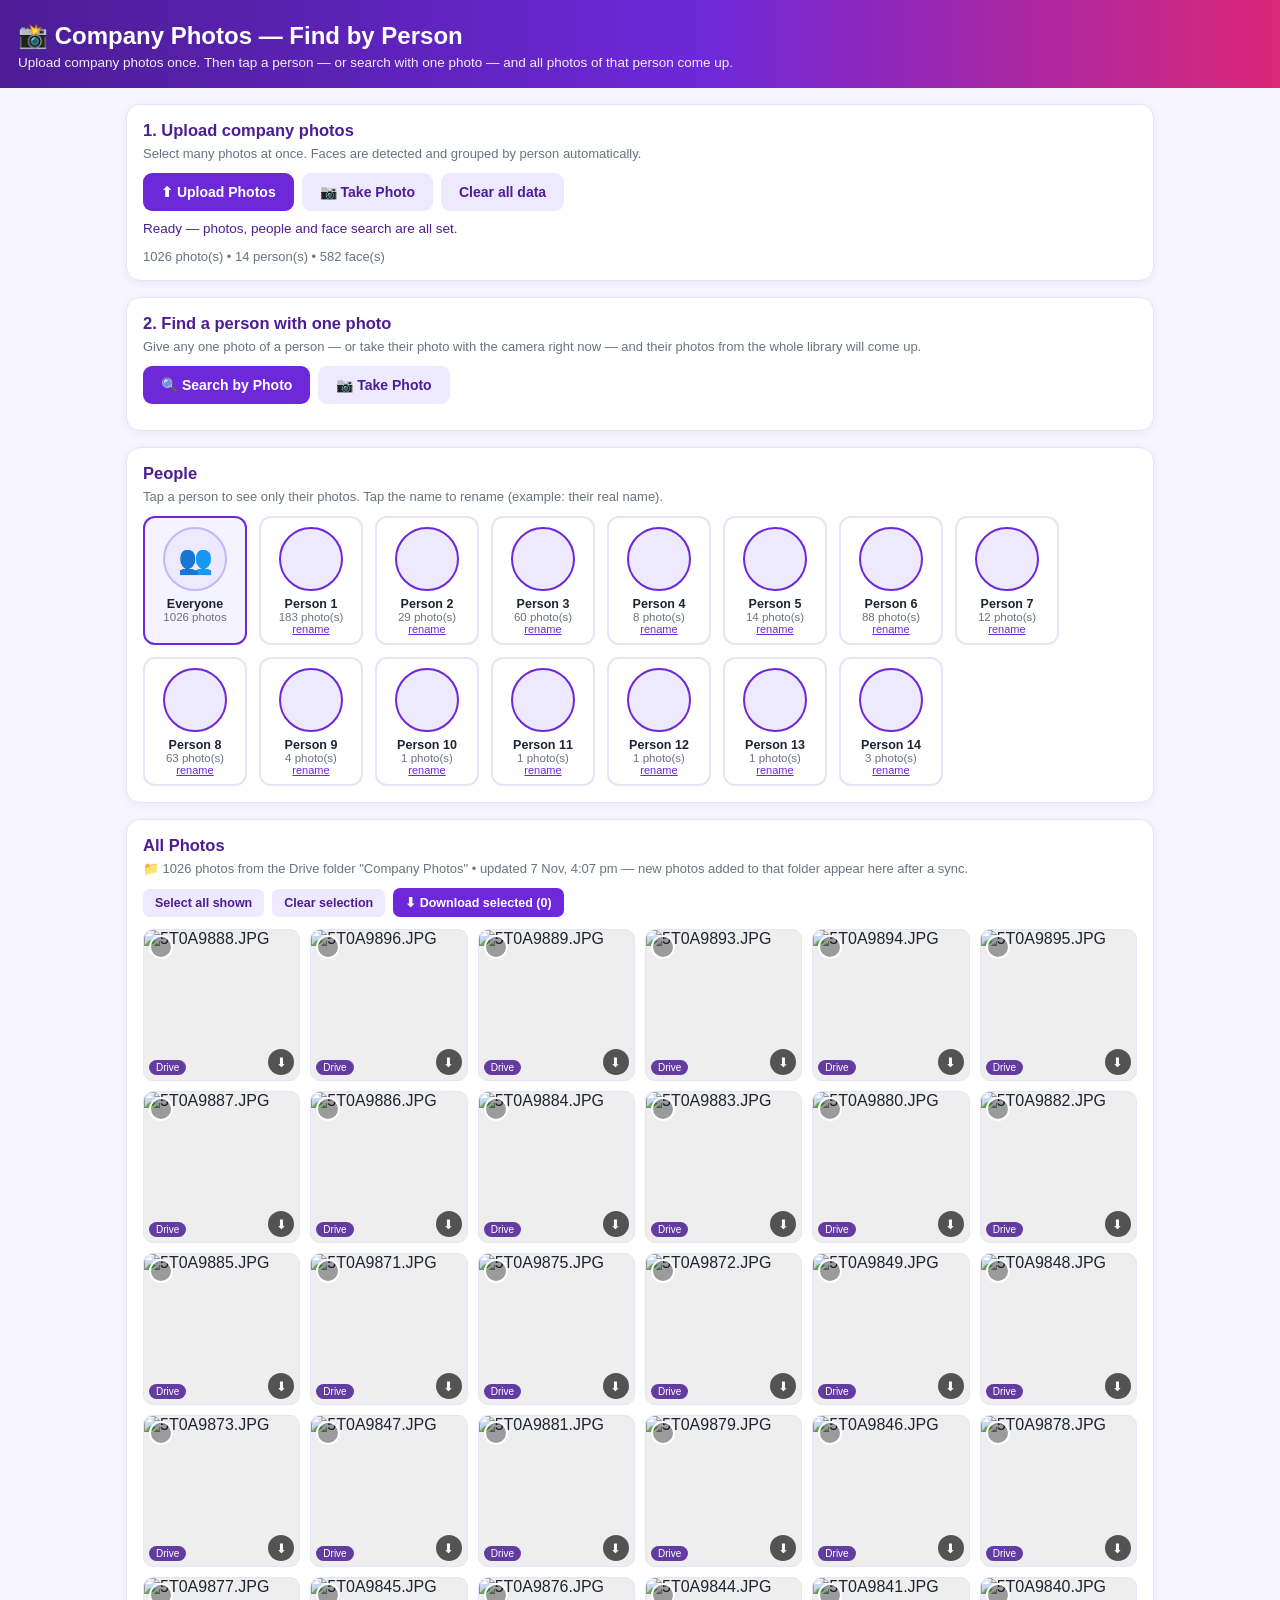
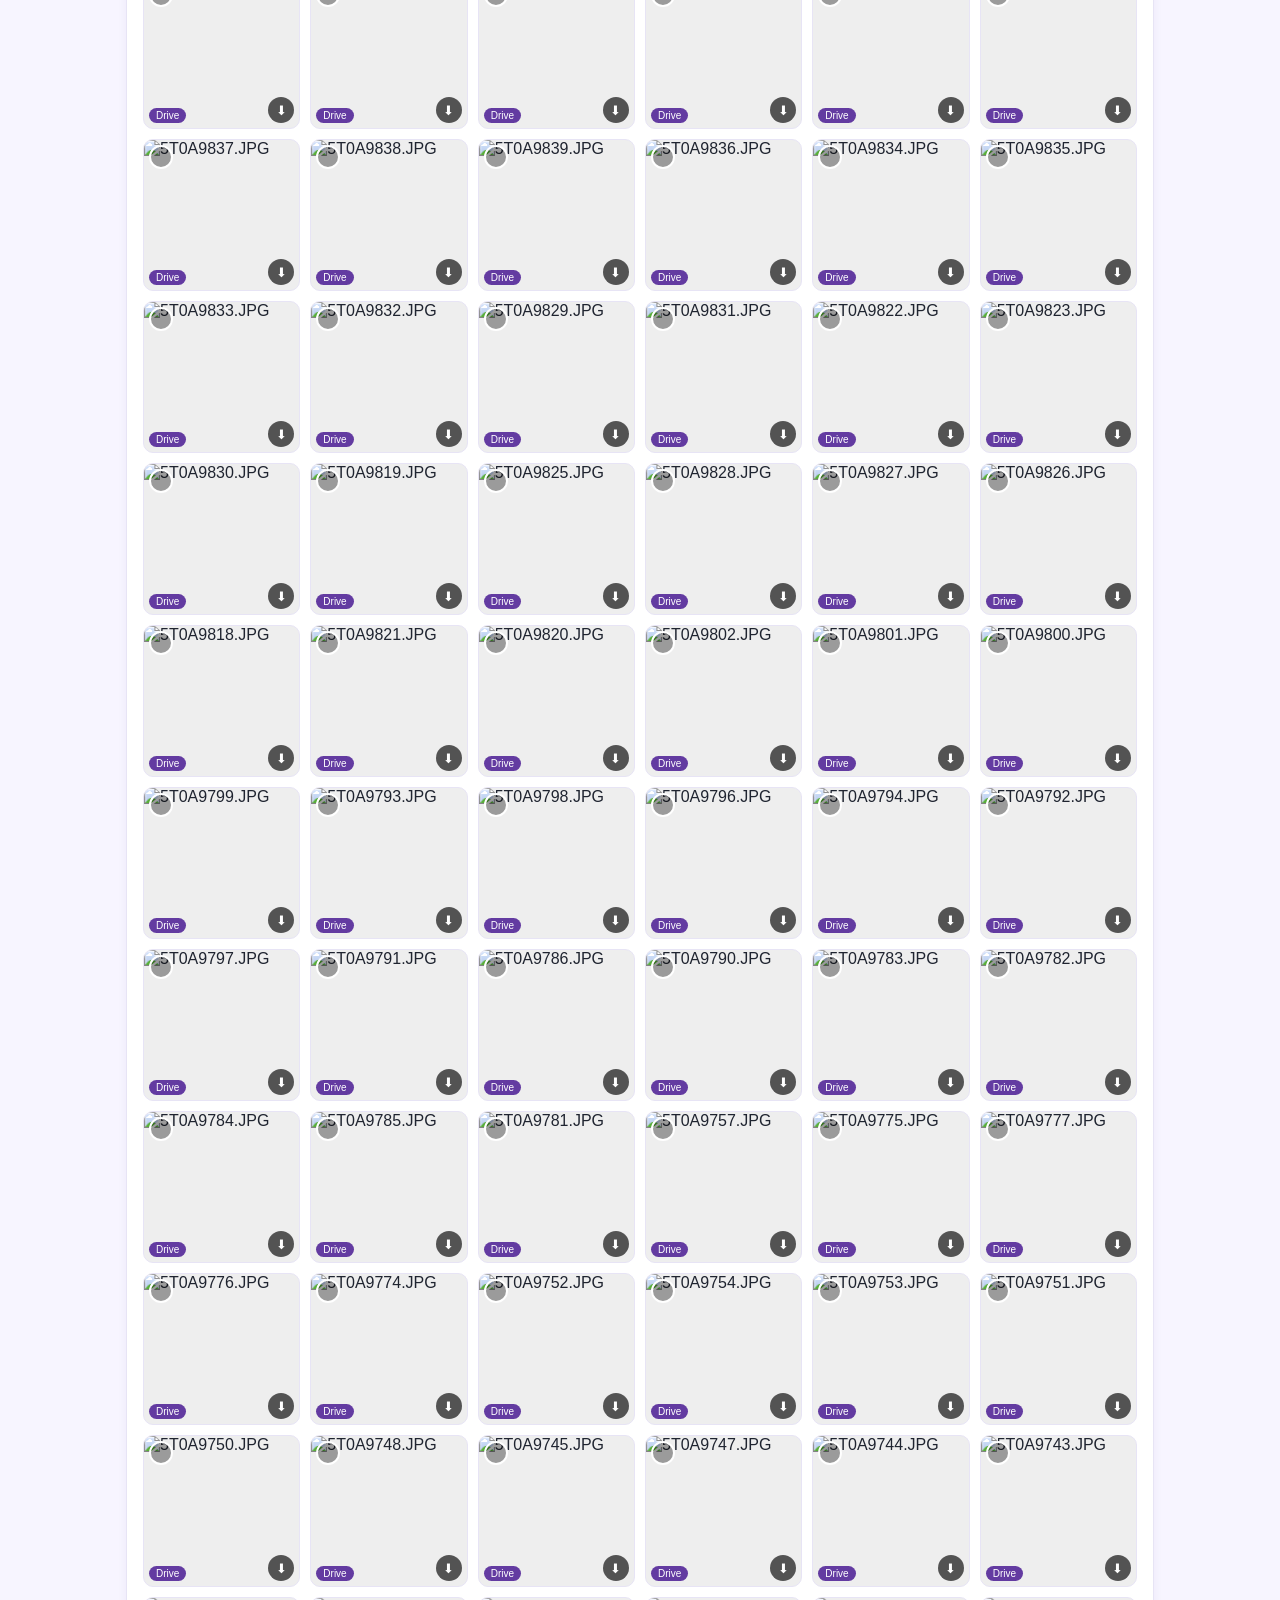
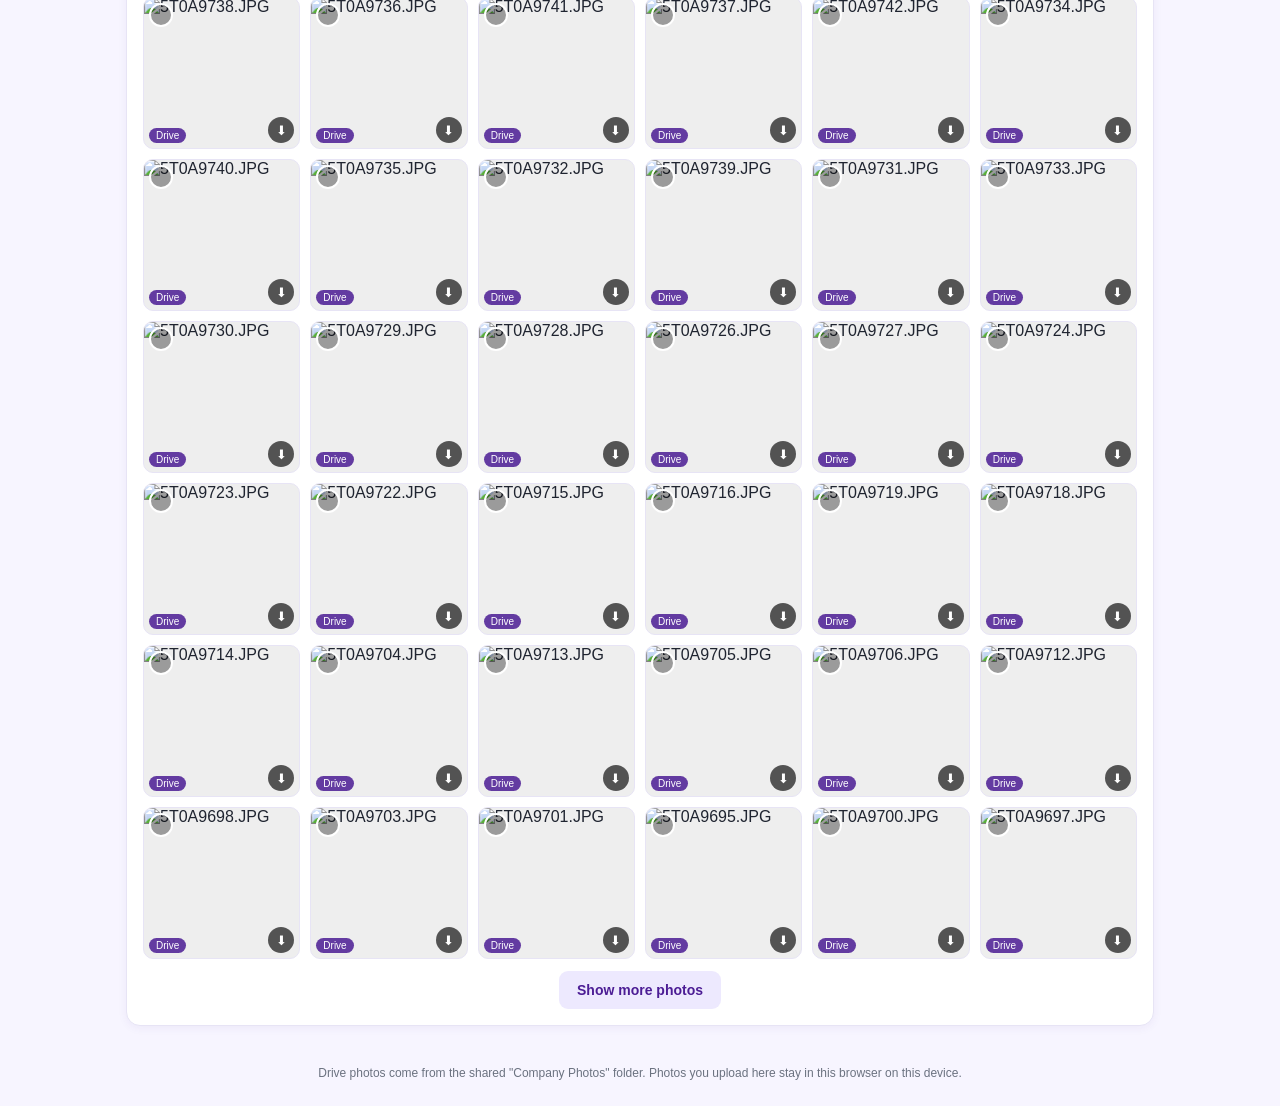
==== photos/index.html @ 148cb5ea "Photo finder: load library first, face engine in background" ====
<!DOCTYPE html>
<html lang="en">
<head>
<meta charset="UTF-8">
<meta name="viewport" content="width=device-width, initial-scale=1.0">
<title>Company Photos — Find Photos by Person | srinivas.si</title>
<meta name="description" content="Upload company photos and find all photos of any person with face matching.">
<style>
  :root{ --violet:#6D28D9; --violet-dark:#4C1D95; --ink:#1F2430; --grey:#6B7280; --line:#E7E4F5; --bg:#F7F5FF; --card:#fff; }
  *{ box-sizing:border-box; }
  body{ margin:0; font-family:'Segoe UI',Arial,Helvetica,sans-serif; background:var(--bg); color:var(--ink); }
  header{ background:linear-gradient(90deg,#4C1D95,#6D28D9 55%,#DB2777); color:#fff; padding:22px 18px 18px; }
  header h1{ margin:0; font-size:24px; }
  header p{ margin:5px 0 0; font-size:13.5px; opacity:.92; }
  .wrap{ max-width:1060px; margin:0 auto; padding:16px; }
  .card{ background:var(--card); border:1px solid var(--line); border-radius:14px; padding:16px; margin-bottom:16px; box-shadow:0 2px 10px rgba(76,29,149,.06); }
  .card h2{ margin:0 0 6px; font-size:16.5px; color:var(--violet-dark); }
  .card p.sub{ margin:0 0 12px; font-size:13px; color:var(--grey); }
  .btn{ display:inline-block; background:var(--violet); color:#fff; border:0; border-radius:9px; padding:11px 18px; font-size:14px; font-weight:600; cursor:pointer; }
  .btn:active{ transform:scale(.98); }
  .btn.ghost{ background:#EDE9FE; color:var(--violet-dark); }
  .btn.small{ padding:7px 12px; font-size:12.5px; border-radius:7px; }
  .btnrow{ display:flex; flex-wrap:wrap; gap:8px; }
  #status{ font-size:13.5px; margin-top:10px; min-height:20px; color:var(--violet-dark); }
  #progressWrap{ display:none; background:#EDE9FE; border-radius:99px; height:9px; margin-top:8px; overflow:hidden; }
  #progressBar{ height:100%; width:0%; background:var(--violet); transition:width .25s; }
  .people{ display:flex; flex-wrap:wrap; gap:12px; }
  .person{ width:104px; text-align:center; cursor:pointer; border:2px solid var(--line); border-radius:12px; padding:9px 6px 8px; background:#fff; }
  .person.active{ border-color:var(--violet); background:#F5F3FF; }
  .person img{ width:64px; height:64px; border-radius:50%; object-fit:cover; display:block; margin:0 auto 6px; border:2px solid var(--violet); background:#EDE9FE; }
  .person .nm{ font-size:12.5px; font-weight:700; white-space:nowrap; overflow:hidden; text-overflow:ellipsis; }
  .person .ct{ font-size:11.5px; color:var(--grey); }
  .person .rn{ font-size:11px; color:var(--violet); text-decoration:underline; }
  .grid{ display:grid; grid-template-columns:repeat(auto-fill,minmax(150px,1fr)); gap:10px; }
  .ph{ position:relative; border-radius:10px; overflow:hidden; border:1px solid var(--line); background:#eee; }
  .ph img{ width:100%; height:150px; object-fit:cover; display:block; cursor:pointer; }
  .ph .del{ position:absolute; top:5px; right:5px; background:rgba(0,0,0,.65); color:#fff; border:0; width:24px; height:24px; border-radius:50%; cursor:pointer; font-size:13px; line-height:1; }
  .empty{ color:var(--grey); font-size:13.5px; padding:8px 0; }
  #viewer{ display:none; position:fixed; inset:0; background:rgba(10,6,24,.92); z-index:50; align-items:center; justify-content:center; flex-direction:column; padding:16px; }
  #viewer img{ max-width:94vw; max-height:78vh; border-radius:10px; }
  #viewer .row{ margin-top:14px; display:flex; gap:10px; }
  footer{ text-align:center; color:var(--grey); font-size:12px; padding:8px 16px 26px; }
  .stats{ font-size:13px; color:var(--grey); margin-top:8px; }
  .facepick{ display:flex; gap:10px; flex-wrap:wrap; }
  .facepick img{ width:64px; height:64px; border-radius:50%; object-fit:cover; border:3px solid var(--line); cursor:pointer; }
  .facepick img.sel{ border-color:var(--violet); }
  .ph .cb{ position:absolute; top:5px; left:5px; width:24px; height:24px; border-radius:50%; border:2px solid #fff; background:rgba(0,0,0,.35); color:#fff; font-size:14px; line-height:1; cursor:pointer; display:flex; align-items:center; justify-content:center; padding:0; }
  .ph.selected{ outline:3px solid var(--violet); outline-offset:-3px; }
  .ph.selected .cb{ background:var(--violet); }
  .ph .dlb{ position:absolute; bottom:5px; right:5px; background:rgba(0,0,0,.65); color:#fff; border:0; width:26px; height:26px; border-radius:50%; cursor:pointer; font-size:13px; display:flex; align-items:center; justify-content:center; text-decoration:none; }
  .ph .src{ position:absolute; bottom:5px; left:5px; background:rgba(76,29,149,.85); color:#fff; font-size:10px; padding:2px 7px; border-radius:99px; }
  .toolbar{ display:flex; flex-wrap:wrap; gap:8px; align-items:center; margin-bottom:12px; }
  .toolbar .info{ font-size:13px; color:var(--grey); }
  .facecrop{ width:64px; height:64px; border-radius:50%; margin:0 auto 6px; border:2px solid var(--violet); background-color:#EDE9FE; background-repeat:no-repeat; }
  @media (max-width:560px){ header h1{ font-size:20px; } .grid{ grid-template-columns:repeat(auto-fill,minmax(108px,1fr)); } .ph img{ height:108px; } }
</style>
</head>
<body>
<header>
  <h1>📸 Company Photos — Find by Person</h1>
  <p>Upload company photos once. Then tap a person — or search with one photo — and all photos of that person come up.</p>
</header>

<div class="wrap">

  <div class="card">
    <h2>1. Upload company photos</h2>
    <p class="sub">Select many photos at once. Faces are detected and grouped by person automatically.</p>
    <input type="file" id="photoInput" accept="image/*" multiple style="display:none">
    <input type="file" id="camInput" accept="image/*" capture="environment" style="display:none">
    <div class="btnrow">
      <button class="btn" id="uploadBtn">⬆ Upload Photos</button>
      <button class="btn ghost" id="camBtn">📷 Take Photo</button>
      <button class="btn ghost" id="clearBtn">Clear all data</button>
    </div>
    <div id="status">Loading face-matching engine…</div>
    <div id="progressWrap"><div id="progressBar"></div></div>
    <div class="stats" id="stats"></div>
  </div>

  <div class="card">
    <h2>2. Find a person with one photo</h2>
    <p class="sub">Give any one photo of a person — or take their photo with the camera right now — and their photos from the whole library will come up.</p>
    <input type="file" id="searchInput" accept="image/*" style="display:none">
    <input type="file" id="searchCamInput" accept="image/*" capture="environment" style="display:none">
    <div class="btnrow">
      <button class="btn" id="searchBtn">🔍 Search by Photo</button>
      <button class="btn ghost" id="searchCamBtn">📷 Take Photo</button>
    </div>
    <div id="facePick" style="display:none;margin-top:12px;"></div>
    <div id="searchStatus" style="font-size:13.5px;margin-top:10px;color:var(--violet-dark);"></div>
  </div>

  <div class="card">
    <h2>People</h2>
    <p class="sub">Tap a person to see only their photos. Tap the name to rename (example: their real name).</p>
    <div class="people" id="people"><div class="empty">No people yet — upload photos first.</div></div>
  </div>

  <div class="card">
    <h2 id="galleryTitle">All Photos</h2>
    <p class="sub" id="driveInfo"></p>
    <div class="toolbar">
      <button class="btn ghost small" id="selAllBtn">Select all shown</button>
      <button class="btn ghost small" id="selClearBtn">Clear selection</button>
      <button class="btn small" id="dlSelBtn">⬇ Download selected (0)</button>
      <span class="info" id="dlStatus"></span>
    </div>
    <div class="grid" id="gallery"><div class="empty">No photos yet.</div></div>
    <div style="text-align:center;margin-top:12px;"><button class="btn ghost" id="moreBtn" style="display:none;">Show more photos</button></div>
  </div>

</div>

<div id="viewer">
  <img id="viewerImg" alt="Full photo">
  <div class="row">
    <a id="viewerDl" class="btn" download>⬇ Download</a>
    <button class="btn ghost" id="viewerClose">Close</button>
  </div>
</div>

<footer>Drive photos come from the shared "Company Photos" folder. Photos you upload here stay in this browser on this device.</footer>

<script src="lib/face-api.js"></script>
<script src="lib/jszip.min.js"></script>
<script>
const MODEL_URL = 'model';
const MATCH_THRESHOLD = 0.55;
let modelsReady = false;
let db = null;
let state = { photos: [], faces: [], people: [] };
let activePersonId = null;
let lastMatch = null;
let selected = new Set();
let renderLimit = 120;
let driveMeta = null;

const $ = id => document.getElementById(id);
const status = (t) => { $('status').textContent = t; };

/* ---------- IndexedDB ---------- */
function openDb(){
  return new Promise((res, rej) => {
    const r = indexedDB.open('company-photos-db', 1);
    r.onupgradeneeded = () => {
      const d = r.result;
      d.createObjectStore('photos', { keyPath: 'id' });
      d.createObjectStore('faces', { keyPath: 'id' });
      d.createObjectStore('people', { keyPath: 'id' });
    };
    r.onsuccess = () => res(r.result);
    r.onerror = () => rej(r.error);
  });
}
function dbAll(store){
  return new Promise((res, rej) => {
    const q = db.transaction(store).objectStore(store).getAll();
    q.onsuccess = () => res(q.result || []);
    q.onerror = () => rej(q.error);
  });
}
function dbPut(store, val){
  return new Promise((res, rej) => {
    const q = db.transaction(store, 'readwrite').objectStore(store).put(val);
    q.onsuccess = () => res();
    q.onerror = () => rej(q.error);
  });
}
function dbDel(store, key){
  return new Promise((res, rej) => {
    const q = db.transaction(store, 'readwrite').objectStore(store).delete(key);
    q.onsuccess = () => res();
    q.onerror = () => rej(q.error);
  });
}
function dbClearAll(){
  return Promise.all(['photos','faces','people'].map(s => new Promise((res, rej) => {
    const q = db.transaction(s, 'readwrite').objectStore(s).clear();
    q.onsuccess = () => res(); q.onerror = () => rej(q.error);
  })));
}

/* ---------- Face matching ---------- */
function dist(a, b){
  let s = 0;
  for (let i = 0; i < a.length; i++){ const d = a[i] - b[i]; s += d * d; }
  return Math.sqrt(s);
}
function bestPerson(descriptor){
  let best = null, bestD = Infinity;
  for (const p of state.people){
    const d = dist(descriptor, p.ref);
    if (d < bestD){ bestD = d; best = p; }
  }
  return (best && bestD < MATCH_THRESHOLD) ? { person: best, d: bestD } : null;
}
function toCanvas(bmp){
  const scale = Math.min(1, 1600 / Math.max(bmp.width, bmp.height));
  const cvs = document.createElement('canvas');
  cvs.width = Math.round(bmp.width * scale); cvs.height = Math.round(bmp.height * scale);
  cvs.getContext('2d').drawImage(bmp, 0, 0, cvs.width, cvs.height);
  return { cvs, scale };
}
async function makeThumb(blob, box){
  const bmp = await createImageBitmap(blob);
  const pad = box.width * 0.45;
  const sx = Math.max(0, box.x - pad), sy = Math.max(0, box.y - pad);
  const sw = Math.min(bmp.width - sx, box.width + pad * 2), sh = Math.min(bmp.height - sy, box.height + pad * 2);
  const c = document.createElement('canvas'); c.width = 128; c.height = 128;
  c.getContext('2d').drawImage(bmp, sx, sy, sw, sh, 0, 0, 128, 128);
  return new Promise(res => c.toBlob(res, 'image/jpeg', 0.85));
}

/* ---------- Processing uploads ---------- */
async function processFiles(files){
  if (!modelsReady){
    status('Preparing the face engine… first load can take a little while on slow connections.');
    const okLoad = await ensureEngine();
    if (!okLoad){ alert('Face engine could not load — check connection and try again.'); return; }
  }
  const list = [...files].filter(f => f.type.startsWith('image/'));
  if (!list.length) return;
  $('progressWrap').style.display = 'block';
  let done = 0, faceCount = 0, noFace = 0;
  for (const file of list){
    status('Reading photo ' + (done + 1) + ' of ' + list.length + ' — ' + file.name);
    try {
      const bmp = await createImageBitmap(file);
      const { cvs, scale } = toCanvas(bmp);
      const dets = await faceapi.detectAllFaces(cvs, new faceapi.TinyFaceDetectorOptions({ inputSize: 416, scoreThreshold: 0.5 }))
        .withFaceLandmarks(true).withFaceDescriptors();
      const photoId = 'p' + Date.now() + '_' + Math.random().toString(36).slice(2, 8);
      const photo = { id: photoId, blob: file, name: file.name, addedAt: Date.now() };
      await dbPut('photos', photo); state.photos.push(photo);
      if (!dets.length) noFace++;
      for (const det of dets){
        const descriptor = Array.from(det.descriptor);
        const box = { x: det.detection.box.x / scale, y: det.detection.box.y / scale, width: det.detection.box.width / scale, height: det.detection.box.height / scale };
        let match = bestPerson(descriptor);
        let personId;
        if (match){
          personId = match.person.id;
          const mp = match.person, n = mp.count || 1;
          mp.ref = mp.ref.map((v, i) => (v * n + descriptor[i]) / (n + 1));
          mp.count = n + 1;
          await dbPut('people', mp);
        }
        else {
          personId = 'person' + Date.now() + '_' + Math.random().toString(36).slice(2, 7);
          const thumb = await makeThumb(file, box);
          const person = { id: personId, name: 'Person ' + (state.people.length + 1), ref: descriptor, count: 1, thumb };
          await dbPut('people', person); state.people.push(person);
        }
        const face = { id: 'f' + Date.now() + '_' + Math.random().toString(36).slice(2, 8), photoId, personId, descriptor, box };
        await dbPut('faces', face); state.faces.push(face);
        faceCount++;
      }
    } catch(e){ console.warn('Photo failed', file.name, e); }
    done++;
    $('progressBar').style.width = Math.round(done / list.length * 100) + '%';
  }
  $('progressWrap').style.display = 'none';
  $('progressBar').style.width = '0%';
  status('Done. ' + list.length + ' photo(s) added, ' + faceCount + ' face(s) found' + (noFace ? ', ' + noFace + ' photo(s) had no clear face' : '') + '.');
  render();
}

/* ---------- Rendering ---------- */
const urlCache = new Map();
function blobUrl(blob){
  if (!blob) return '';
  if (!urlCache.has(blob)) urlCache.set(blob, URL.createObjectURL(blob));
  return urlCache.get(blob);
}
function photoUrl(ph, sz){
  if (ph.blob) return blobUrl(ph.blob);
  return 'https://drive.google.com/thumbnail?id=' + ph.driveId + '&sz=w' + (sz || 600);
}
function downloadUrl(ph){
  if (ph.blob) return blobUrl(ph.blob);
  return 'https://drive.google.com/uc?export=download&id=' + ph.driveId;
}
function updateDlBtn(){
  const b = $('dlSelBtn');
  if (b) b.textContent = '⬇ Download selected (' + selected.size + ')';
}
function personPhotoIds(personId){
  const set = new Set();
  state.faces.filter(f => f.personId === personId).forEach(f => set.add(f.photoId));
  return set;
}
function render(){
  $('stats').textContent = state.photos.length + ' photo(s) • ' + state.people.length + ' person(s) • ' + state.faces.length + ' face(s)';
  const pw = $('people');
  if (!state.people.length){ pw.innerHTML = '<div class="empty">No people yet — upload photos first.</div>'; }
  else {
    pw.innerHTML = '';
    const all = document.createElement('div');
    all.className = 'person' + (activePersonId === null ? ' active' : '');
    all.innerHTML = '<div style="width:64px;height:64px;border-radius:50%;background:#EDE9FE;border:2px solid #C4B5FD;margin:0 auto 6px;display:flex;align-items:center;justify-content:center;font-size:28px;">👥</div><div class="nm">Everyone</div><div class="ct">' + state.photos.length + ' photos</div>';
    all.onclick = () => { activePersonId = null; lastMatch = null; renderLimit = 120; render(); };
    pw.appendChild(all);
    for (const p of state.people){
      const el = document.createElement('div');
      el.className = 'person' + (activePersonId === p.id ? ' active' : '');
      const count = personPhotoIds(p.id).size;
      let thumbHtml;
      if (p.thumb){
        thumbHtml = '<img src="' + blobUrl(p.thumb) + '" alt="">';
      } else if (p.thumbRef){
        const t = p.thumbRef;
        const ph = state.photos.find(x => x.id === t.photoId);
        if (ph && ph.w && ph.h){
          const padX = t.box.width * 0.35, padY = t.box.height * 0.35;
          const bx = Math.max(0, t.box.x - padX), by = Math.max(0, t.box.y - padY);
          const bw = Math.min(ph.w - bx, t.box.width + padX * 2), bh = Math.min(ph.h - by, t.box.height + padY * 2);
          const sx = (ph.w / bw * 100).toFixed(1), sy = (ph.h / bh * 100).toFixed(1);
          const px = ph.w === bw ? 0 : (bx / (ph.w - bw) * 100).toFixed(1);
          const py = ph.h === bh ? 0 : (by / (ph.h - bh) * 100).toFixed(1);
          thumbHtml = '<div class="facecrop" style="background-image:url(\'https://drive.google.com/thumbnail?id=' + ph.driveId + '&sz=w400\');background-size:' + sx + '% ' + sy + '%;background-position:' + px + '% ' + py + '%;"></div>';
        } else {
          thumbHtml = '<div class="facecrop"></div>';
        }
      } else {
        thumbHtml = '<div class="facecrop"></div>';
      }
      el.innerHTML = thumbHtml + '<div class="nm">' + escapeHtml(p.name) + '</div><div class="ct">' + count + ' photo(s)</div><div class="rn">rename</div>';
      el.onclick = () => { activePersonId = (activePersonId === p.id ? null : p.id); lastMatch = null; renderLimit = 120; render(); };
      el.querySelector('.rn').onclick = async (ev) => {
        ev.stopPropagation();
        const nm = prompt('Name for this person:', p.name);
        if (nm && nm.trim()){
          p.name = nm.trim();
          if (p.drive){
            const m = JSON.parse(localStorage.getItem('driveNames') || '{}');
            m[p.sig] = p.name;
            localStorage.setItem('driveNames', JSON.stringify(m));
          } else {
            await dbPut('people', p);
          }
          render();
        }
      };
      pw.appendChild(el);
    }
  }
  const gw = $('gallery');
  const ids = activePersonId ? personPhotoIds(activePersonId) : null;
  let photos = state.photos.filter(ph => !ids || ids.has(ph.id));
  const person = state.people.find(p => p.id === activePersonId);
  let galleryTitle = person ? ('Photos of ' + person.name) : 'All Photos';
  if (person && lastMatch && lastMatch.personId === person.id){
    const score = {};
    for (const f of state.faces){
      if (f.personId === person.id){
        const d = dist(lastMatch.descriptor, f.descriptor);
        if (score[f.photoId] === undefined || d < score[f.photoId]) score[f.photoId] = d;
      }
    }
    photos = photos.slice().sort((a, b) => (score[a.id] ?? 9) - (score[b.id] ?? 9));
    galleryTitle += ' — closest matches first';
  }
  $('galleryTitle').textContent = galleryTitle;
  updateDlBtn();
  if (!photos.length){ gw.innerHTML = '<div class="empty">No photos here yet.</div>'; $('moreBtn').style.display = 'none'; return; }
  gw.innerHTML = '';
  const shown = photos.slice(0, renderLimit);
  for (const ph of shown){
    const d = document.createElement('div'); d.className = 'ph' + (selected.has(ph.id) ? ' selected' : '');
    const img = document.createElement('img'); img.src = photoUrl(ph, 500); img.alt = ph.name; img.loading = 'lazy';
    img.onclick = () => openViewer(ph);
    d.appendChild(img);
    const cb = document.createElement('button'); cb.className = 'cb'; cb.textContent = selected.has(ph.id) ? '✓' : '';
    cb.title = 'Select this photo (for bulk download)';
    cb.onclick = (ev) => { ev.stopPropagation(); if (selected.has(ph.id)) selected.delete(ph.id); else selected.add(ph.id); render(); };
    d.appendChild(cb);
    const dlb = document.createElement('a'); dlb.className = 'dlb'; dlb.textContent = '⬇'; dlb.title = 'Download this photo';
    dlb.href = downloadUrl(ph); dlb.setAttribute('download', ph.name || 'photo.jpg');
    dlb.onclick = ev => ev.stopPropagation();
    d.appendChild(dlb);
    if (!ph.blob){
      const badge = document.createElement('span'); badge.className = 'src'; badge.textContent = 'Drive';
      d.appendChild(badge);
    } else {
      const del = document.createElement('button'); del.className = 'del'; del.textContent = '×'; del.title = 'Remove this photo';
      del.onclick = async (ev) => {
        ev.stopPropagation();
        if (!confirm('Remove this photo from the library?')) return;
        await dbDel('photos', ph.id);
        for (const f of state.faces.filter(f => f.photoId === ph.id)) await dbDel('faces', f.id);
        state.photos = state.photos.filter(x => x.id !== ph.id);
        state.faces = state.faces.filter(x => x.photoId !== ph.id);
        selected.delete(ph.id);
        render();
      };
      d.appendChild(del);
    }
    gw.appendChild(d);
  }
  $('moreBtn').style.display = photos.length > renderLimit ? 'inline-block' : 'none';
}
function escapeHtml(s){ return s.replace(/[&<>"']/g, c => ({'&':'&amp;','<':'&lt;','>':'&gt;','"':'&quot;',"'":'&#39;'}[c])); }

/* ---------- Viewer ---------- */
function openViewer(ph){
  $('viewerImg').src = photoUrl(ph, 1600);
  const dl = $('viewerDl'); dl.href = downloadUrl(ph); dl.download = ph.name || 'photo.jpg';
  $('viewer').style.display = 'flex';
}
$('viewerClose').onclick = () => { $('viewer').style.display = 'none'; };
$('viewer').addEventListener('click', e => { if (e.target.id === 'viewer') $('viewer').style.display = 'none'; });

/* ---------- Search by photo ---------- */
function personScore(descriptor, p){
  let m = dist(descriptor, p.ref);
  for (const f of state.faces){
    if (f.personId === p.id){
      const d = dist(descriptor, f.descriptor);
      if (d < m) m = d;
    }
  }
  return m;
}
function runSearch(descriptor){
  const ss = $('searchStatus');
  if (!state.people.length){ ss.textContent = 'Library is empty — upload company photos first (step 1).'; return; }
  let best = null, bestD = Infinity, secondD = Infinity;
  for (const p of state.people){
    const d = personScore(descriptor, p);
    if (d < bestD){ secondD = bestD; bestD = d; best = p; }
    else if (d < secondD){ secondD = d; }
  }
  if (best && bestD < 0.58){
    activePersonId = best.id;
    lastMatch = { personId: best.id, descriptor };
    const label = bestD < 0.45 ? 'Strong match' : 'Match';
    let msg = '✅ ' + label + ': ' + best.name + ' — showing their photos below, closest matches first.';
    if (secondD - bestD < 0.05 && state.people.length > 1) msg += ' If this is the wrong person, tap the right person in People above.';
    ss.textContent = msg;
    render();
    document.getElementById('galleryTitle').scrollIntoView({ behavior: 'smooth' });
  } else {
    lastMatch = null;
    ss.textContent = 'No match found — this person is not in the uploaded photos yet. Tip: use a clear, close, front-facing photo.';
  }
}
async function searchByPhoto(file){
  if (!modelsReady){
    $('searchStatus').textContent = 'Preparing the face engine… first load can take a little while on slow connections.';
    const okLoad = await ensureEngine();
    if (!okLoad){ $('searchStatus').textContent = 'Face engine could not load — check connection and try again.'; return; }
  }
  const ss = $('searchStatus');
  ss.textContent = 'Reading the photo…';
  const pick = $('facePick');
  pick.style.display = 'none'; pick.innerHTML = '';
  try {
    const bmp = await createImageBitmap(file);
    const { cvs, scale } = toCanvas(bmp);
    const dets = await faceapi.detectAllFaces(cvs, new faceapi.TinyFaceDetectorOptions({ inputSize: 416, scoreThreshold: 0.5 }))
      .withFaceLandmarks(true).withFaceDescriptors();
    if (!dets.length){ ss.textContent = 'No clear face found in that photo — try a clearer, front-facing photo.'; return; }
    const faces = dets.map(det => {
      const box = { x: det.detection.box.x / scale, y: det.detection.box.y / scale, width: det.detection.box.width / scale, height: det.detection.box.height / scale };
      return { descriptor: Array.from(det.descriptor), box, area: box.width * box.height };
    }).sort((a, b) => b.area - a.area);
    if (faces.length > 1){
      pick.style.display = 'block';
      const head = document.createElement('div');
      head.style.cssText = 'font-size:13px;color:var(--grey);margin-bottom:6px;';
      head.textContent = faces.length + ' faces found in this photo — tap the person you want:';
      const row = document.createElement('div'); row.className = 'facepick';
      for (let i = 0; i < faces.length; i++){
        const thumb = await makeThumb(file, faces[i].box);
        const img = document.createElement('img');
        img.src = blobUrl(thumb); img.alt = 'Face ' + (i + 1);
        if (i === 0) img.className = 'sel';
        img.onclick = () => {
          row.querySelectorAll('img').forEach(x => x.classList.remove('sel'));
          img.classList.add('sel');
          runSearch(faces[i].descriptor);
        };
        row.appendChild(img);
      }
      pick.appendChild(head); pick.appendChild(row);
    }
    runSearch(faces[0].descriptor);
  } catch(e){ ss.textContent = 'Could not read that photo. Try another one.'; }
}

/* ---------- Wire up ---------- */
$('uploadBtn').onclick = () => $('photoInput').click();
$('photoInput').onchange = e => { processFiles(e.target.files); e.target.value = ''; };
$('camBtn').onclick = () => $('camInput').click();
$('camInput').onchange = e => { if (e.target.files.length) processFiles(e.target.files); e.target.value = ''; };
$('searchBtn').onclick = () => $('searchInput').click();
$('searchInput').onchange = e => { if (e.target.files[0]) searchByPhoto(e.target.files[0]); e.target.value = ''; };
$('searchCamBtn').onclick = () => $('searchCamInput').click();
$('searchCamInput').onchange = e => { if (e.target.files[0]) searchByPhoto(e.target.files[0]); e.target.value = ''; };
$('clearBtn').onclick = async () => {
  if (!confirm('Remove all photos you uploaded on THIS device? (Drive folder photos stay — they come from the shared folder.)')) return;
  await dbClearAll();
  state = { photos: [], faces: [], people: [] }; activePersonId = null; lastMatch = null; selected.clear();
  await mergeManifest();
  status('Device library cleared. Drive photos are still shown.');
  render();
};
$('moreBtn').onclick = () => { renderLimit += 120; render(); };
$('selAllBtn').onclick = () => {
  const ids = activePersonId ? personPhotoIds(activePersonId) : null;
  state.photos.filter(ph => !ids || ids.has(ph.id)).forEach(ph => selected.add(ph.id));
  render();
};
$('selClearBtn').onclick = () => { selected.clear(); render(); };
$('dlSelBtn').onclick = async () => {
  const st = $('dlStatus');
  const items = state.photos.filter(ph => selected.has(ph.id));
  if (!items.length){ st.textContent = 'Tick the circle on photos to select them first.'; return; }
  if (items.length === 1){
    const a = document.createElement('a'); a.href = downloadUrl(items[0]); a.download = items[0].name || 'photo.jpg'; a.click();
    st.textContent = 'Downloading 1 photo.';
    return;
  }
  if (typeof JSZip === 'undefined'){
    st.textContent = 'Downloading one by one…';
    for (const ph of items){
      const a = document.createElement('a'); a.href = downloadUrl(ph); a.download = ph.name || 'photo.jpg'; a.click();
      await new Promise(r => setTimeout(r, 900));
    }
    st.textContent = 'Downloads started for ' + items.length + ' photos.';
    return;
  }
  const zip = new JSZip();
  let ok = 0; const failed = [];
  for (let i = 0; i < items.length; i++){
    const ph = items[i];
    st.textContent = 'Preparing ' + (i + 1) + ' of ' + items.length + '…';
    try {
      let blob = ph.blob || null;
      if (!blob){
        try {
          const r = await fetch('https://drive.google.com/uc?export=download&id=' + ph.driveId);
          if (!r.ok) throw new Error('dl');
          blob = await r.blob();
        } catch(e){
          const r2 = await fetch('https://drive.google.com/thumbnail?id=' + ph.driveId + '&sz=w1600');
          if (!r2.ok) throw new Error('thumb');
          blob = await r2.blob();
        }
      }
      zip.file(ph.name || ('photo-' + (i + 1) + '.jpg'), blob);
      ok++;
    } catch(e){ failed.push(ph); }
  }
  if (ok){
    st.textContent = 'Making the ZIP file…';
    const zb = await zip.generateAsync({ type: 'blob' });
    const a = document.createElement('a'); a.href = URL.createObjectURL(zb); a.download = 'company-photos.zip'; a.click();
  }
  st.textContent = 'Done: ' + ok + ' photo(s) in the ZIP.' + (failed.length ? ' ' + failed.length + ' could not be fetched — use their single ⬇ buttons instead.' : '');
};

/* ---------- Drive folder (manifest) ---------- */
let uidC = 0;
async function fetchManifest(){
  let lastErr = null;
  for (let i = 0; i < 3; i++){
    try {
      const r = await fetch('manifest.json', { cache: 'no-cache' });
      if (r.ok) return await r.json();
      lastErr = new Error('HTTP ' + r.status);
    } catch(e){ lastErr = e; }
    await new Promise(res => setTimeout(res, 1500));
  }
  throw lastErr || new Error('fetch failed');
}
async function mergeManifest(){
  $('driveInfo').textContent = '📁 Loading the Drive photo library…';
  try {
    const data = await fetchManifest();
    driveMeta = data;
    const savedNames = JSON.parse(localStorage.getItem('driveNames') || '{}');
    for (const mp of data.photos){
      if (state.photos.some(x => x.id === 'd' + mp.id)) continue;
      const photo = { id: 'd' + mp.id, name: mp.name, driveId: mp.id, w: mp.w, h: mp.h, addedAt: 0 };
      state.photos.push(photo);
      for (const f of (mp.faces || [])){
        const descriptor = f.d;
        const box = { x: f.box.x, y: f.box.y, width: f.box.w, height: f.box.h };
        const match = bestPerson(descriptor);
        let personId;
        if (match){
          personId = match.person.id;
          const p = match.person, n = p.count || 1;
          p.ref = p.ref.map((v, i) => (v * n + descriptor[i]) / (n + 1));
          p.count = n + 1;
        } else {
          const sig = photo.id + ':' + box.x + ',' + box.y;
          const person = { id: 'dp' + (++uidC) + '_' + Date.now().toString(36), name: savedNames[sig] || ('Person ' + (state.people.length + 1)), ref: descriptor, count: 1, drive: true, sig, thumbRef: { photoId: photo.id, box } };
          state.people.push(person);
          personId = person.id;
        }
        state.faces.push({ id: 'df' + (++uidC) + '_' + Date.now().toString(36), photoId: photo.id, personId, descriptor, box });
      }
    }
    const when = data.generatedAt ? new Date(data.generatedAt) : null;
    $('driveInfo').textContent = '📁 ' + data.photos.length + ' photos from the Drive folder "' + (data.folderName || 'Company Photos') + '"' + (when ? ' • updated ' + when.toLocaleDateString('en-IN', { day: 'numeric', month: 'short' }) + ', ' + when.toLocaleTimeString('en-IN', { hour: 'numeric', minute: '2-digit' }) : '') + ' — new photos added to that folder appear here after a sync.';
  } catch(e){
    console.warn('manifest', e);
    $('driveInfo').innerHTML = '📁 Drive library could not load (slow connection?). <a href="#" id="mfRetry" style="color:var(--violet);font-weight:700;">Tap to retry</a>';
    const rt = $('mfRetry');
    if (rt) rt.onclick = async (ev) => { ev.preventDefault(); await mergeManifest(); render(); };
  }
}

let enginePromise = null;
function ensureEngine(){
  if (modelsReady) return Promise.resolve(true);
  if (enginePromise) return enginePromise;
  enginePromise = (async () => {
    try {
      try {
        const testCvs = document.createElement('canvas');
        const hasWebgl = !!(window.WebGLRenderingContext && (testCvs.getContext('webgl2') || testCvs.getContext('webgl') || testCvs.getContext('experimental-webgl')));
        if (faceapi.tf && faceapi.tf.setBackend && !hasWebgl) await faceapi.tf.setBackend('cpu');
        if (faceapi.tf && faceapi.tf.ready) await faceapi.tf.ready();
      } catch(e){ console.warn('Backend setup', e); }
      await faceapi.nets.tinyFaceDetector.loadFromUri(MODEL_URL);
      await faceapi.nets.faceLandmark68TinyNet.loadFromUri(MODEL_URL);
      await faceapi.nets.faceRecognitionNet.loadFromUri(MODEL_URL);
      modelsReady = true;
      status('Ready — photos, people and face search are all set.');
      return true;
    } catch(e){
      enginePromise = null;
      status('Face engine could not load (slow connection?). Photos and downloads still work — tap Upload or Search to try loading it again.');
      return false;
    }
  })();
  return enginePromise;
}

(async function init(){
  try {
    db = await openDb();
    state.photos = await dbAll('photos');
    state.faces = await dbAll('faces');
    state.people = await dbAll('people');
  } catch(e){ console.warn('DB load failed', e); }
  render();
  status('Loading photo library…');
  await mergeManifest();
  render();
  if (!modelsReady) status(state.photos.length ? 'Photos loaded. Face search is still loading in the background…' : 'Face search is loading in the background…');
  ensureEngine();
})();
</script>
</body>
</html>
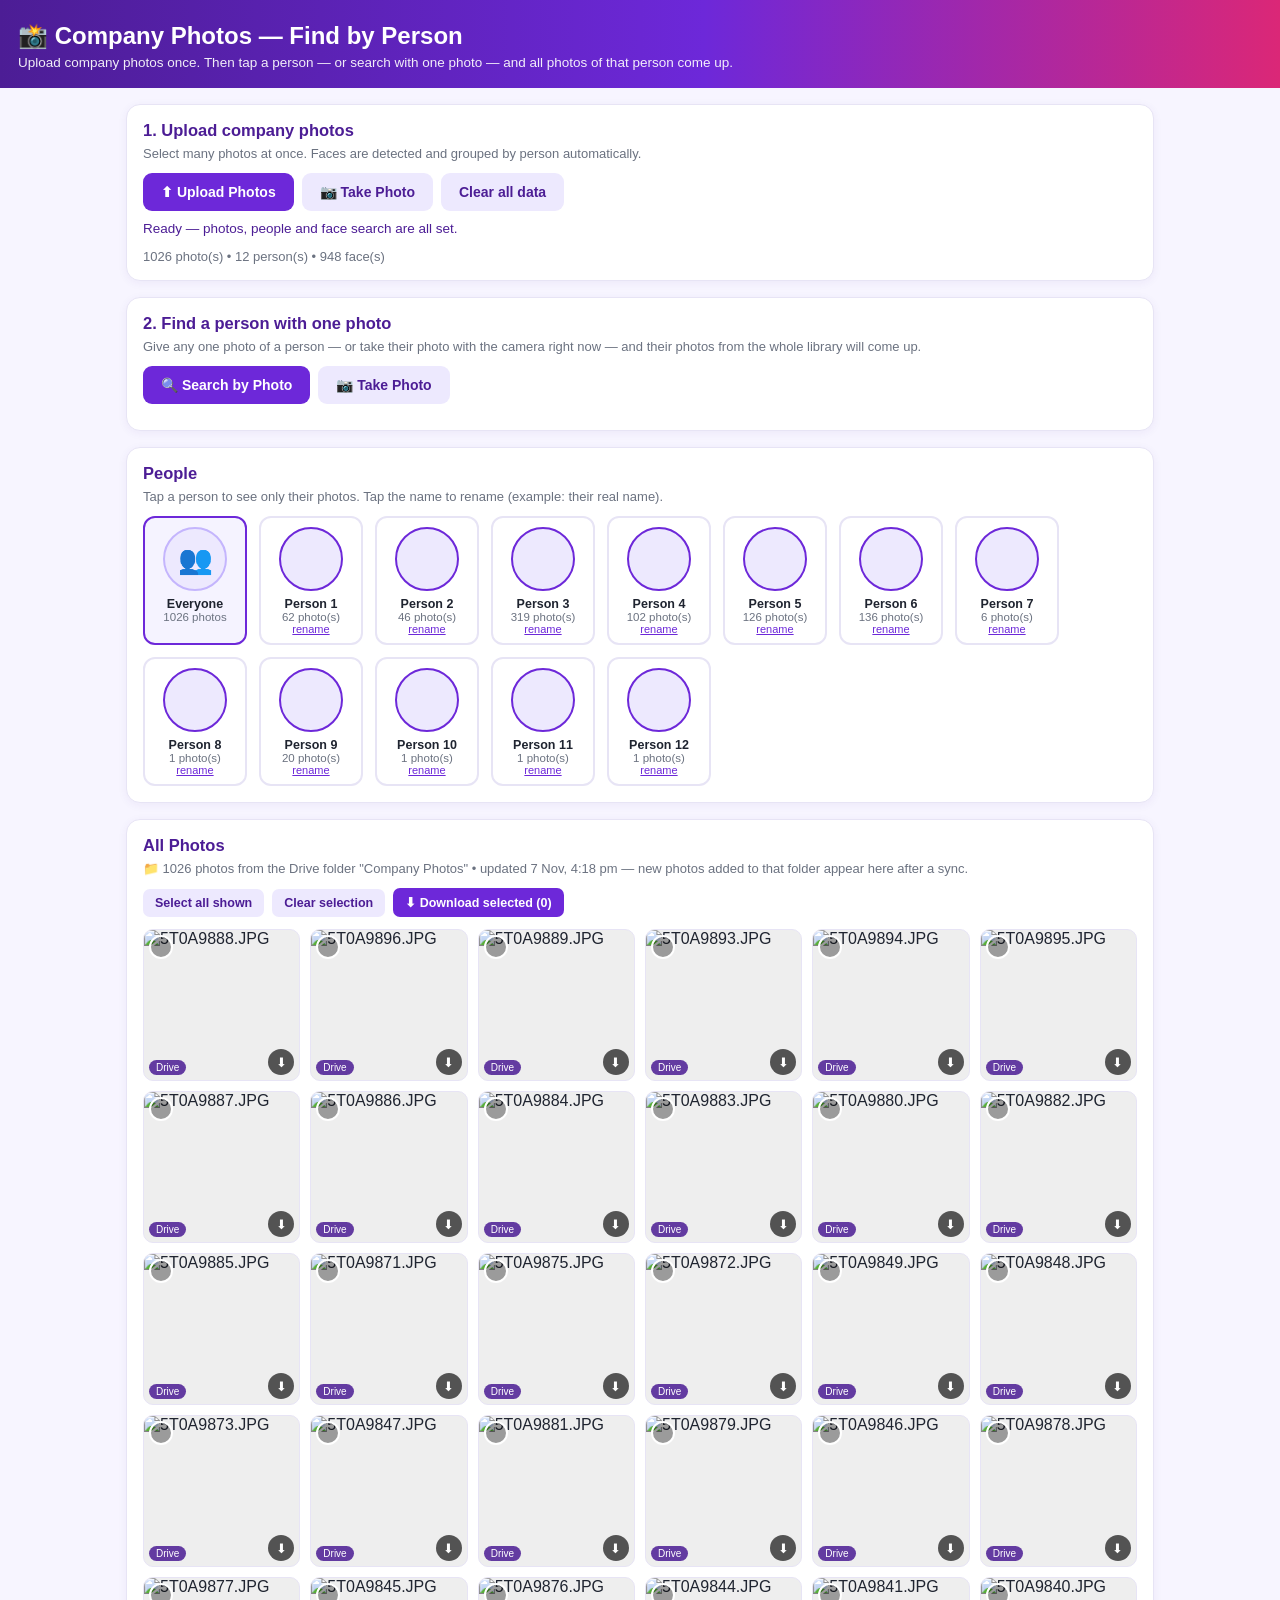
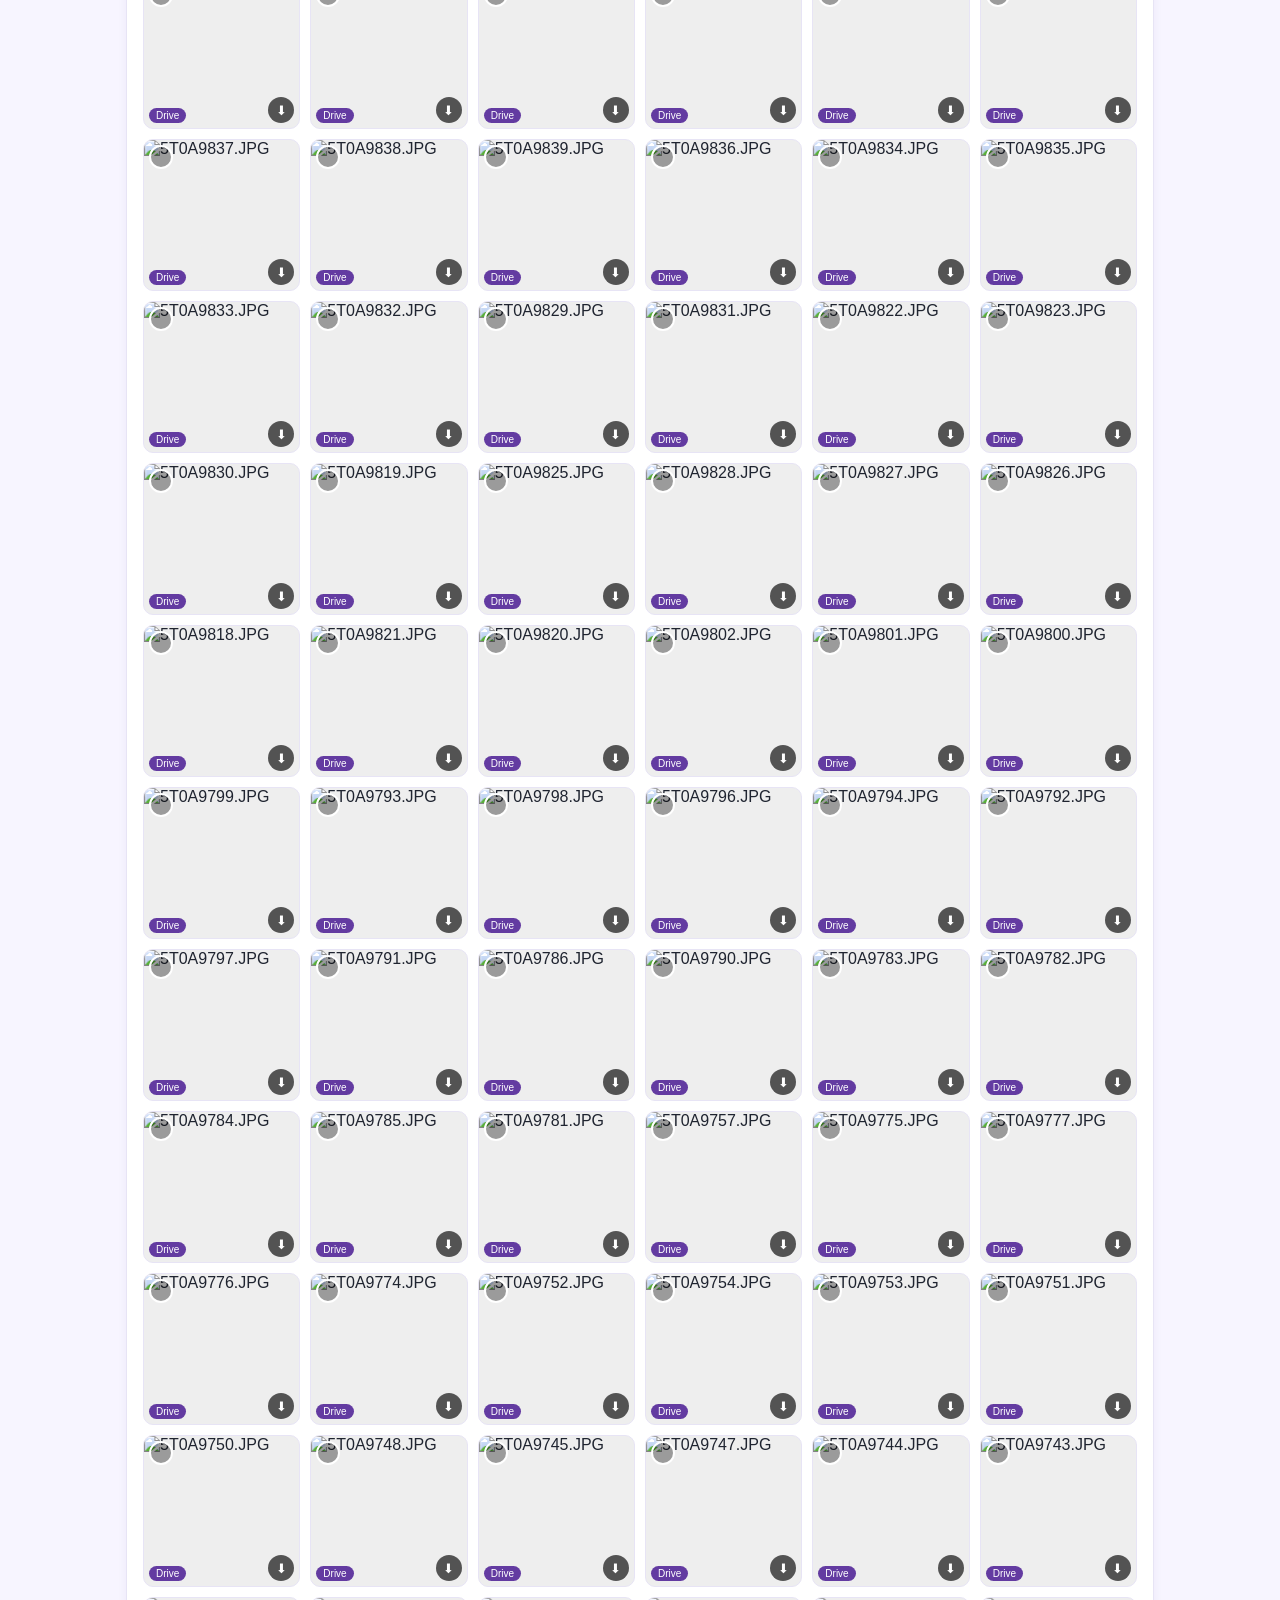
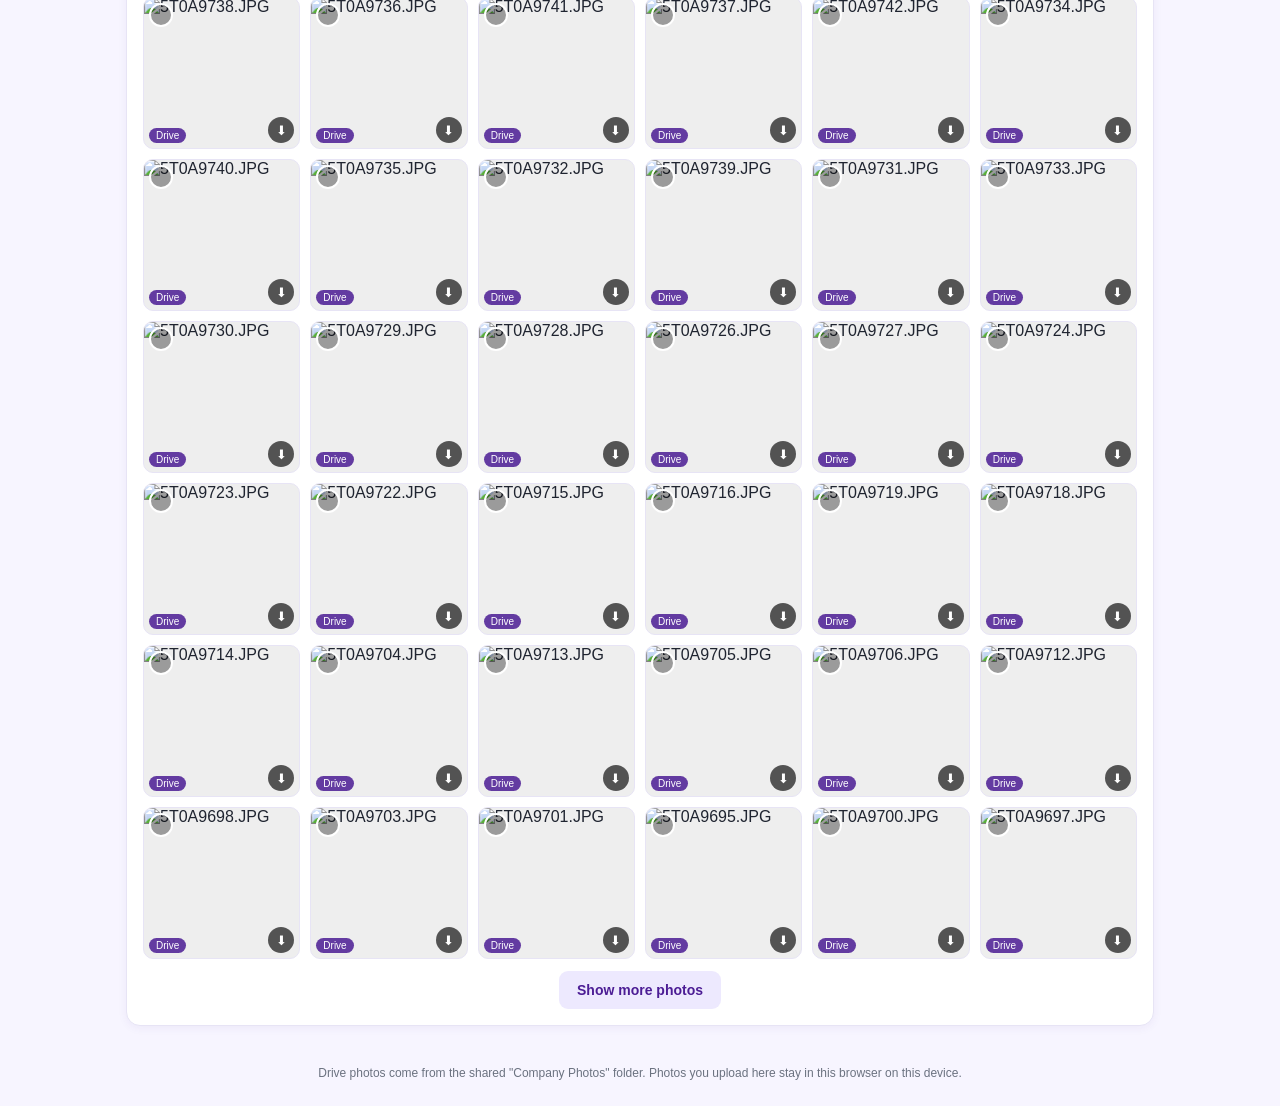
==== commit a915135c: "Photo finder: chunked library loading for slow connections" ====
--- a/photos/index.html
+++ b/photos/index.html
@@ -561,57 +561,104 @@
   st.textContent = 'Done: ' + ok + ' photo(s) in the ZIP.' + (failed.length ? ' ' + failed.length + ' could not be fetched — use their single ⬇ buttons instead.' : '');
 };
 
-/* ---------- Drive folder (manifest) ---------- */
+/* ---------- Drive folder (chunked library) ---------- */
 let uidC = 0;
-async function fetchManifest(){
+let libMissing = [];
+let libIndex = null;
+async function fetchJson(url){
   let lastErr = null;
   for (let i = 0; i < 3; i++){
     try {
-      const r = await fetch('manifest.json', { cache: 'no-cache' });
+      const r = await fetch(url, { cache: 'no-cache' });
       if (r.ok) return await r.json();
       lastErr = new Error('HTTP ' + r.status);
     } catch(e){ lastErr = e; }
-    await new Promise(res => setTimeout(res, 1500));
+    await new Promise(res => setTimeout(res, 1200));
   }
   throw lastErr || new Error('fetch failed');
 }
+function decodeDesc(s){
+  const bin = atob(s);
+  const out = new Array(bin.length);
+  for (let i = 0; i < bin.length; i++) out[i] = bin.charCodeAt(i) / 127.5 - 1;
+  return out;
+}
+function mergeChunkPhotos(chunk, savedNames){
+  for (const mp of chunk.photos){
+    if (state.photos.some(x => x.id === 'd' + mp.i)) continue;
+    const photo = { id: 'd' + mp.i, name: mp.n, driveId: mp.i, w: mp.w, h: mp.h, addedAt: 0 };
+    state.photos.push(photo);
+    for (const f of (mp.f || [])){
+      const descriptor = decodeDesc(f.d);
+      const box = { x: f.b[0], y: f.b[1], width: f.b[2], height: f.b[3] };
+      const match = bestPerson(descriptor);
+      let personId;
+      if (match){
+        personId = match.person.id;
+        const p = match.person, n = p.count || 1;
+        p.ref = p.ref.map((v, i) => (v * n + descriptor[i]) / (n + 1));
+        p.count = n + 1;
+      } else {
+        const sig = photo.id + ':' + box.x + ',' + box.y;
+        const person = { id: 'dp' + (++uidC) + '_' + Date.now().toString(36), name: savedNames[sig] || ('Person ' + (state.people.length + 1)), ref: descriptor, count: 1, drive: true, sig, thumbRef: { photoId: photo.id, box } };
+        state.people.push(person);
+        personId = person.id;
+      }
+      state.faces.push({ id: 'df' + (++uidC) + '_' + Date.now().toString(36), photoId: photo.id, personId, descriptor, box });
+    }
+  }
+}
+function setDriveInfoFinal(){
+  const index = libIndex;
+  if (!index) return;
+  if (libMissing.length){
+    const loaded = state.photos.filter(p => p.driveId).length;
+    $('driveInfo').innerHTML = '📁 Loaded ' + loaded + ' of ' + index.photos + ' Drive photos — some parts failed on this connection. <a href="#" id="mfRetry" style="color:var(--violet);font-weight:700;">Tap to load the rest</a>';
+    const rt = $('mfRetry');
+    if (rt) rt.onclick = async (ev) => {
+      ev.preventDefault();
+      const savedNames = JSON.parse(localStorage.getItem('driveNames') || '{}');
+      const still = [];
+      for (const c of libMissing){
+        try { mergeChunkPhotos(await fetchJson('chunk-' + c + '.json'), savedNames); }
+        catch(e){ still.push(c); }
+        render();
+      }
+      libMissing = still;
+      setDriveInfoFinal();
+      render();
+    };
+  } else {
+    const when = index.generatedAt ? new Date(index.generatedAt) : null;
+    $('driveInfo').textContent = '📁 ' + index.photos + ' photos from the Drive folder "' + (index.folderName || 'Company Photos') + '"' + (when ? ' • updated ' + when.toLocaleDateString('en-IN', { day: 'numeric', month: 'short' }) + ', ' + when.toLocaleTimeString('en-IN', { hour: 'numeric', minute: '2-digit' }) : '') + ' — new photos added to that folder appear here after a sync.';
+  }
+}
 async function mergeManifest(){
-  $('driveInfo').textContent = '📁 Loading the Drive photo library…';
+  const savedNames = JSON.parse(localStorage.getItem('driveNames') || '{}');
+  let index;
   try {
-    const data = await fetchManifest();
-    driveMeta = data;
-    const savedNames = JSON.parse(localStorage.getItem('driveNames') || '{}');
-    for (const mp of data.photos){
-      if (state.photos.some(x => x.id === 'd' + mp.id)) continue;
-      const photo = { id: 'd' + mp.id, name: mp.name, driveId: mp.id, w: mp.w, h: mp.h, addedAt: 0 };
-      state.photos.push(photo);
-      for (const f of (mp.faces || [])){
-        const descriptor = f.d;
-        const box = { x: f.box.x, y: f.box.y, width: f.box.w, height: f.box.h };
-        const match = bestPerson(descriptor);
-        let personId;
-        if (match){
-          personId = match.person.id;
-          const p = match.person, n = p.count || 1;
-          p.ref = p.ref.map((v, i) => (v * n + descriptor[i]) / (n + 1));
-          p.count = n + 1;
-        } else {
-          const sig = photo.id + ':' + box.x + ',' + box.y;
-          const person = { id: 'dp' + (++uidC) + '_' + Date.now().toString(36), name: savedNames[sig] || ('Person ' + (state.people.length + 1)), ref: descriptor, count: 1, drive: true, sig, thumbRef: { photoId: photo.id, box } };
-          state.people.push(person);
-          personId = person.id;
-        }
-        state.faces.push({ id: 'df' + (++uidC) + '_' + Date.now().toString(36), photoId: photo.id, personId, descriptor, box });
-      }
-    }
-    const when = data.generatedAt ? new Date(data.generatedAt) : null;
-    $('driveInfo').textContent = '📁 ' + data.photos.length + ' photos from the Drive folder "' + (data.folderName || 'Company Photos') + '"' + (when ? ' • updated ' + when.toLocaleDateString('en-IN', { day: 'numeric', month: 'short' }) + ', ' + when.toLocaleTimeString('en-IN', { hour: 'numeric', minute: '2-digit' }) : '') + ' — new photos added to that folder appear here after a sync.';
+    index = await fetchJson('library.json');
   } catch(e){
-    console.warn('manifest', e);
+    console.warn('library index', e);
     $('driveInfo').innerHTML = '📁 Drive library could not load (slow connection?). <a href="#" id="mfRetry" style="color:var(--violet);font-weight:700;">Tap to retry</a>';
     const rt = $('mfRetry');
     if (rt) rt.onclick = async (ev) => { ev.preventDefault(); await mergeManifest(); render(); };
-  }
+    return;
+  }
+  libIndex = index;
+  driveMeta = index;
+  libMissing = [];
+  for (let c = 0; c < index.chunks; c++){
+    try {
+      mergeChunkPhotos(await fetchJson('chunk-' + c + '.json'), savedNames);
+    } catch(e){ libMissing.push(c); }
+    if (c < index.chunks - 1 && !libMissing.length){
+      $('driveInfo').textContent = '📁 Loading the Drive photo library… ' + state.photos.filter(p => p.driveId).length + ' of ' + index.photos + ' photos';
+    }
+    render();
+  }
+  setDriveInfoFinal();
+  render();
 }
 
 let enginePromise = null;
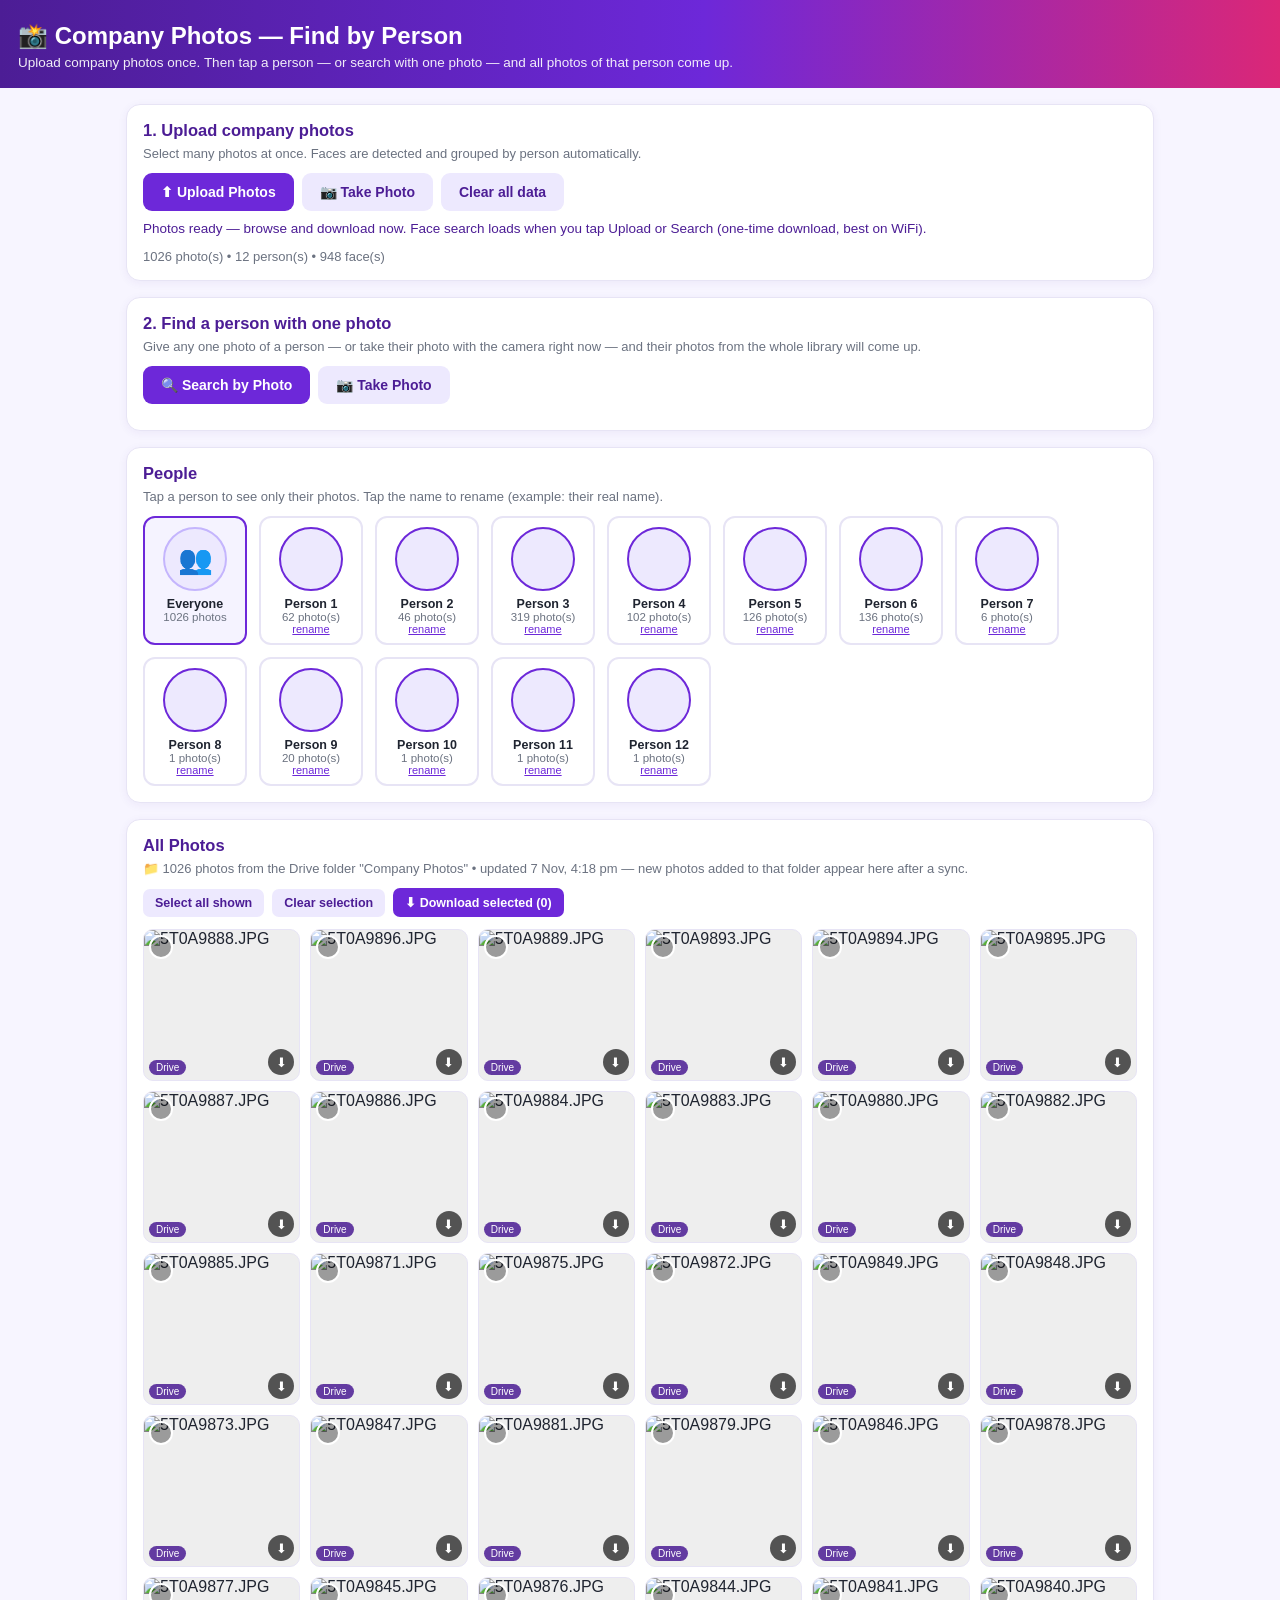
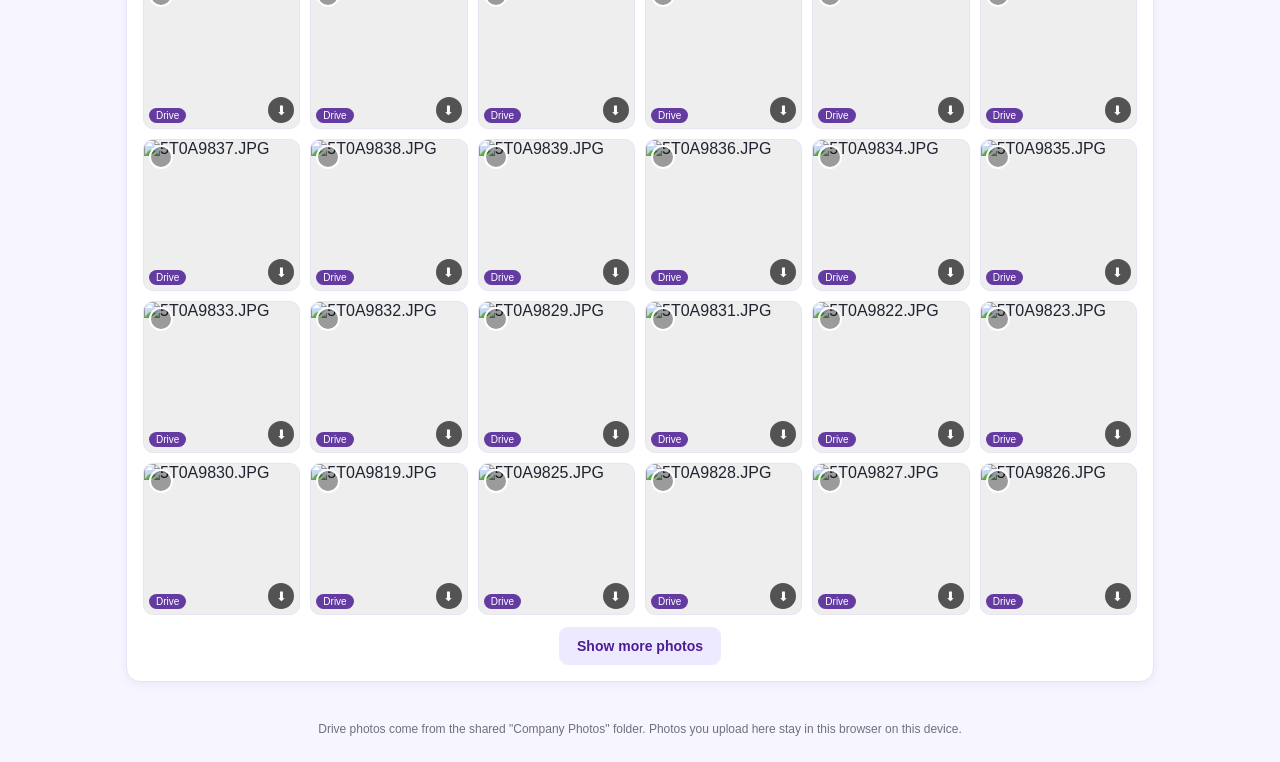
==== commit bd126cfd: "Photo finder: faster loading (lazy face engine, smaller previews)" ====
--- a/photos/index.html
+++ b/photos/index.html
@@ -133,7 +133,7 @@
 let activePersonId = null;
 let lastMatch = null;
 let selected = new Set();
-let renderLimit = 120;
+let renderLimit = 48;
 let driveMeta = null;
 
 const $ = id => document.getElementById(id);
@@ -318,7 +318,7 @@
           const sx = (ph.w / bw * 100).toFixed(1), sy = (ph.h / bh * 100).toFixed(1);
           const px = ph.w === bw ? 0 : (bx / (ph.w - bw) * 100).toFixed(1);
           const py = ph.h === bh ? 0 : (by / (ph.h - bh) * 100).toFixed(1);
-          thumbHtml = '<div class="facecrop" style="background-image:url(\'https://drive.google.com/thumbnail?id=' + ph.driveId + '&sz=w400\');background-size:' + sx + '% ' + sy + '%;background-position:' + px + '% ' + py + '%;"></div>';
+          thumbHtml = '<div class="facecrop" style="background-image:url(\'https://drive.google.com/thumbnail?id=' + ph.driveId + '&sz=w160\');background-size:' + sx + '% ' + sy + '%;background-position:' + px + '% ' + py + '%;"></div>';
         } else {
           thumbHtml = '<div class="facecrop"></div>';
         }
@@ -368,7 +368,7 @@
   const shown = photos.slice(0, renderLimit);
   for (const ph of shown){
     const d = document.createElement('div'); d.className = 'ph' + (selected.has(ph.id) ? ' selected' : '');
-    const img = document.createElement('img'); img.src = photoUrl(ph, 500); img.alt = ph.name; img.loading = 'lazy';
+    const img = document.createElement('img'); img.src = photoUrl(ph, 300); img.alt = ph.name; img.loading = 'lazy'; img.decoding = 'async';
     img.onclick = () => openViewer(ph);
     d.appendChild(img);
     const cb = document.createElement('button'); cb.className = 'cb'; cb.textContent = selected.has(ph.id) ? '✓' : '';
@@ -506,7 +506,7 @@
   status('Device library cleared. Drive photos are still shown.');
   render();
 };
-$('moreBtn').onclick = () => { renderLimit += 120; render(); };
+$('moreBtn').onclick = () => { renderLimit += 48; render(); };
 $('selAllBtn').onclick = () => {
   const ids = activePersonId ? personPhotoIds(activePersonId) : null;
   state.photos.filter(ph => !ids || ids.has(ph.id)).forEach(ph => selected.add(ph.id));
@@ -699,8 +699,7 @@
   status('Loading photo library…');
   await mergeManifest();
   render();
-  if (!modelsReady) status(state.photos.length ? 'Photos loaded. Face search is still loading in the background…' : 'Face search is loading in the background…');
-  ensureEngine();
+  status(state.photos.length ? 'Photos ready — browse and download now. Face search loads when you tap Upload or Search (one-time download, best on WiFi).' : 'Upload photos to start.');
 })();
 </script>
 </body>
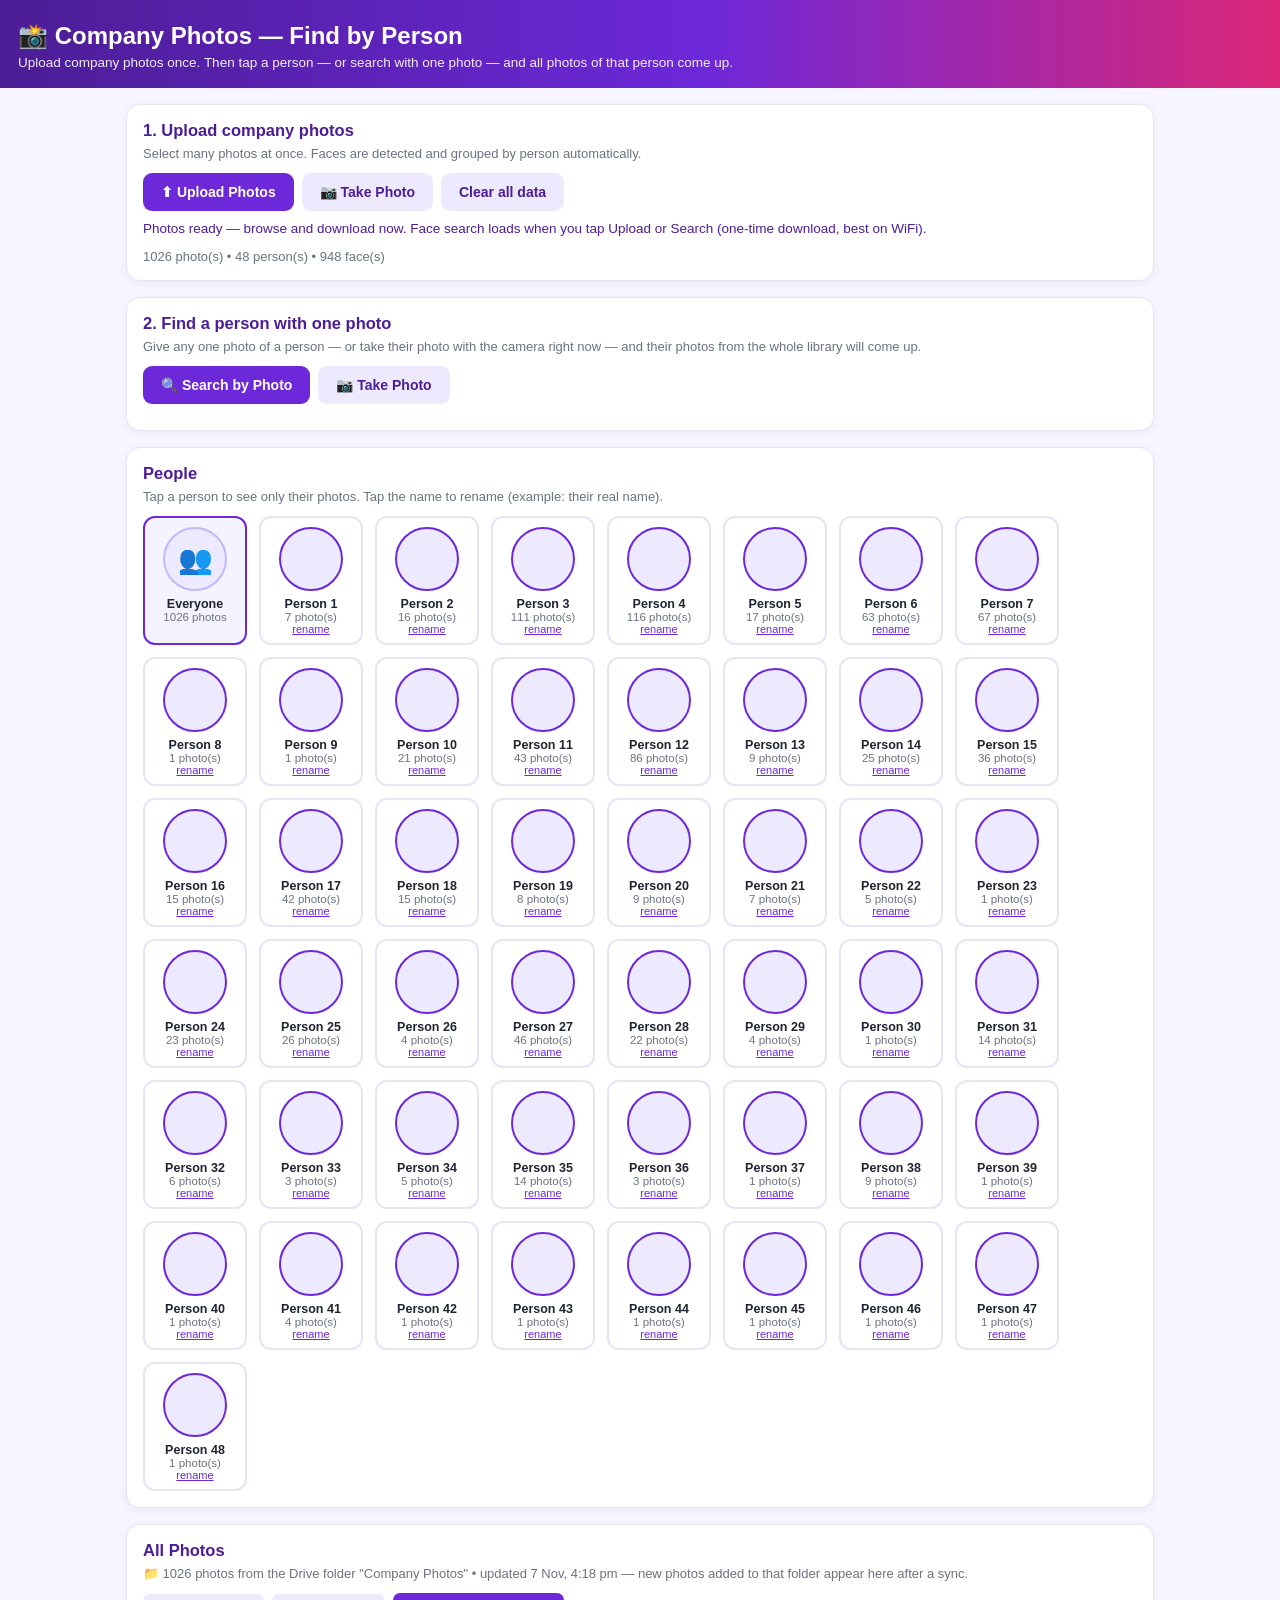
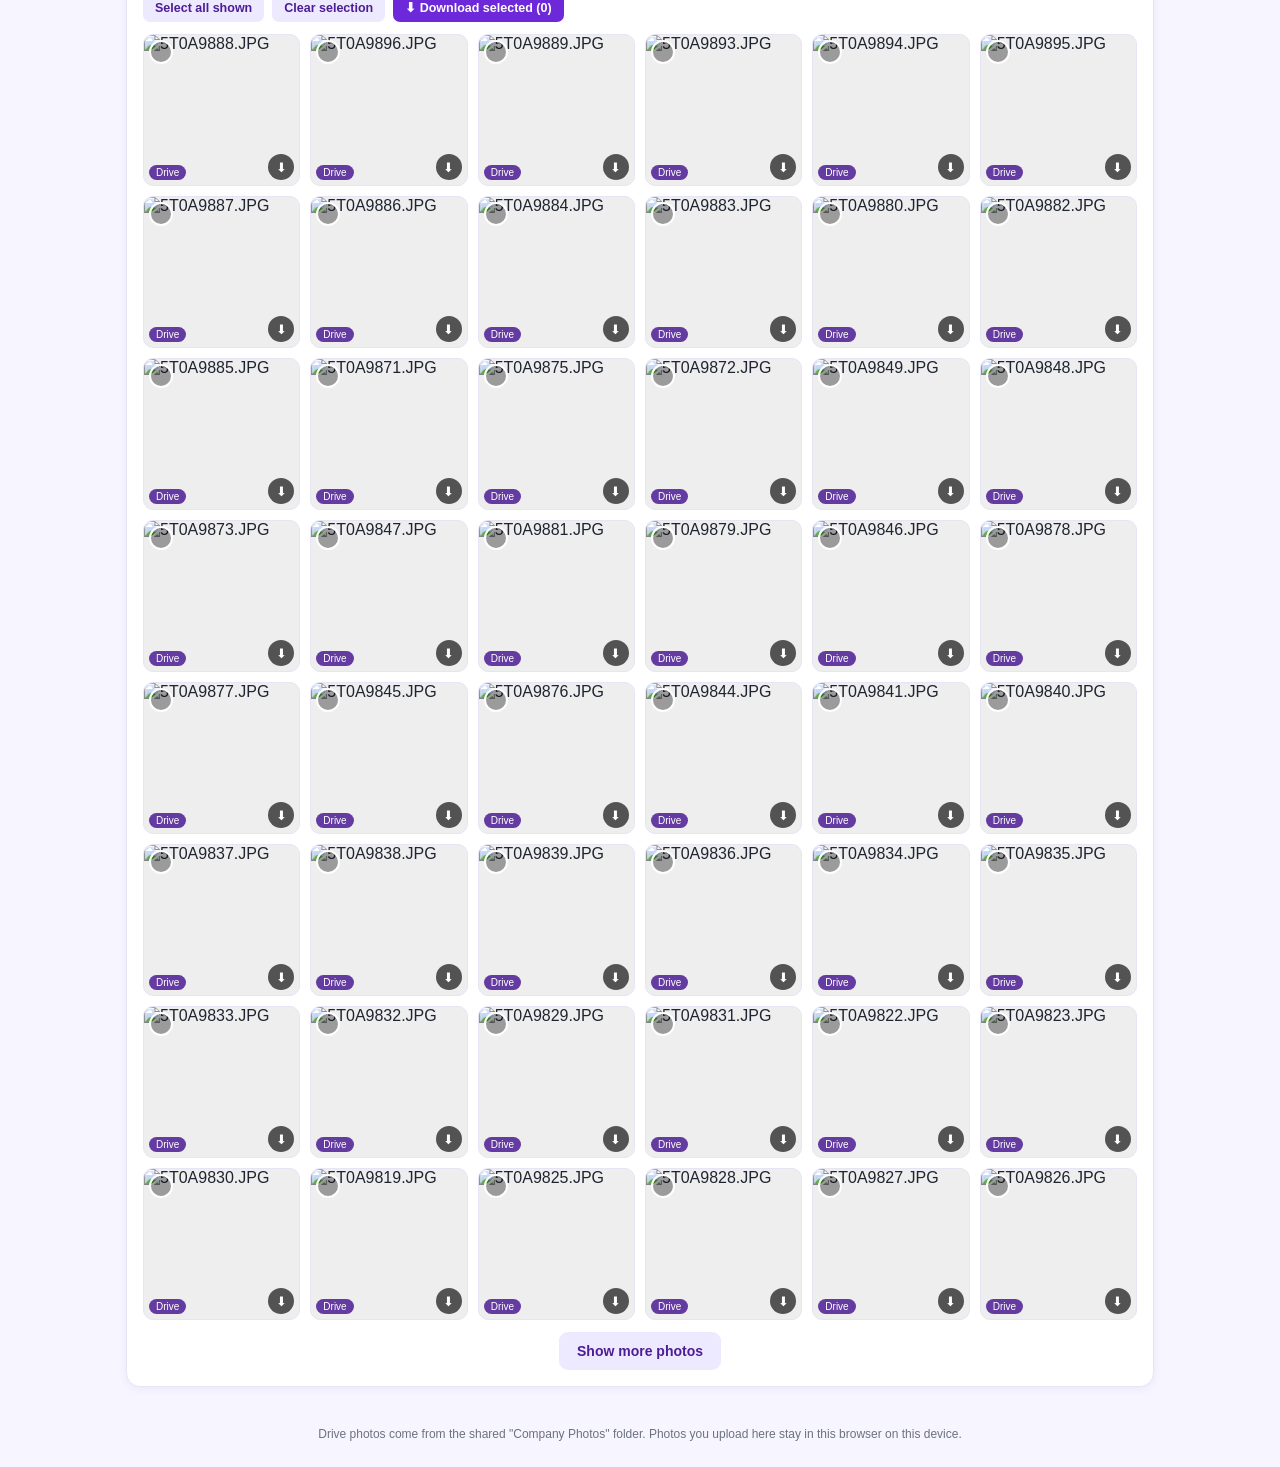
==== commit 2f2106cf: "Photo finder: group all faces together for cleaner people" ====
--- a/photos/index.html
+++ b/photos/index.html
@@ -3,6 +3,7 @@
 <head>
 <meta charset="UTF-8">
 <meta name="viewport" content="width=device-width, initial-scale=1.0">
+<script>if (location.pathname.endsWith('/photos')) location.replace(location.pathname + '/' + location.search + location.hash);</script>
 <title>Company Photos — Find Photos by Person | srinivas.si</title>
 <meta name="description" content="Upload company photos and find all photos of any person with face matching.">
 <style>
@@ -122,10 +123,10 @@
 
 <footer>Drive photos come from the shared "Company Photos" folder. Photos you upload here stay in this browser on this device.</footer>
 
-<script src="lib/face-api.js"></script>
-<script src="lib/jszip.min.js"></script>
+<script src="/photos/lib/face-api.js"></script>
+<script src="/photos/lib/jszip.min.js"></script>
 <script>
-const MODEL_URL = 'model';
+const MODEL_URL = '/photos/model';
 const MATCH_THRESHOLD = 0.55;
 let modelsReady = false;
 let db = null;
@@ -583,34 +584,53 @@
   for (let i = 0; i < bin.length; i++) out[i] = bin.charCodeAt(i) / 127.5 - 1;
   return out;
 }
+let drivePool = [];
 function mergeChunkPhotos(chunk, savedNames){
   for (const mp of chunk.photos){
     if (state.photos.some(x => x.id === 'd' + mp.i)) continue;
     const photo = { id: 'd' + mp.i, name: mp.n, driveId: mp.i, w: mp.w, h: mp.h, addedAt: 0 };
     state.photos.push(photo);
     for (const f of (mp.f || [])){
-      const descriptor = decodeDesc(f.d);
-      const box = { x: f.b[0], y: f.b[1], width: f.b[2], height: f.b[3] };
-      const match = bestPerson(descriptor);
-      let personId;
-      if (match){
-        personId = match.person.id;
-        const p = match.person, n = p.count || 1;
-        p.ref = p.ref.map((v, i) => (v * n + descriptor[i]) / (n + 1));
-        p.count = n + 1;
-      } else {
-        const sig = photo.id + ':' + box.x + ',' + box.y;
-        const person = { id: 'dp' + (++uidC) + '_' + Date.now().toString(36), name: savedNames[sig] || ('Person ' + (state.people.length + 1)), ref: descriptor, count: 1, drive: true, sig, thumbRef: { photoId: photo.id, box } };
-        state.people.push(person);
-        personId = person.id;
-      }
-      state.faces.push({ id: 'df' + (++uidC) + '_' + Date.now().toString(36), photoId: photo.id, personId, descriptor, box });
+      drivePool.push({ photoId: photo.id, descriptor: decodeDesc(f.d), box: { x: f.b[0], y: f.b[1], width: f.b[2], height: f.b[3] } });
+    }
+  }
+}
+function clusterDriveFaces(){
+  const savedNames = JSON.parse(localStorage.getItem('driveNames') || '{}');
+  state.faces = state.faces.filter(f => !(typeof f.id === 'string' && f.id.startsWith('df')));
+  state.people = state.people.filter(p => !p.drive);
+  if (activePersonId && !state.people.some(p => p.id === activePersonId)) activePersonId = null;
+  const pool = drivePool.slice().sort((a, b) => a.photoId < b.photoId ? -1 : a.photoId > b.photoId ? 1 : (a.box.x - b.box.x));
+  const clusters = [];
+  for (const f of pool){
+    let best = null, bestD = 0.5;
+    for (const c of clusters){
+      const d = dist(f.descriptor, c.ref);
+      if (d < bestD){ bestD = d; best = c; }
+    }
+    if (best){
+      const n = best.count;
+      best.ref = best.ref.map((v, i) => (v * n + f.descriptor[i]) / (n + 1));
+      best.count = n + 1;
+      best.faces.push(f);
+    } else {
+      clusters.push({ ref: f.descriptor.slice(), count: 1, faces: [f] });
+    }
+  }
+  for (const c of clusters){
+    const rep = c.faces[0];
+    const sig = rep.photoId + ':' + rep.box.x + ',' + rep.box.y;
+    const person = { id: 'dp' + (++uidC) + '_' + Date.now().toString(36), name: savedNames[sig] || ('Person ' + (state.people.length + 1)), ref: c.ref, count: c.count, drive: true, sig, thumbRef: { photoId: rep.photoId, box: rep.box } };
+    state.people.push(person);
+    for (const f of c.faces){
+      state.faces.push({ id: 'df' + (++uidC) + '_' + Date.now().toString(36), photoId: f.photoId, personId: person.id, descriptor: f.descriptor, box: f.box });
     }
   }
 }
 function setDriveInfoFinal(){
   const index = libIndex;
   if (!index) return;
+  clusterDriveFaces();
   if (libMissing.length){
     const loaded = state.photos.filter(p => p.driveId).length;
     $('driveInfo').innerHTML = '📁 Loaded ' + loaded + ' of ' + index.photos + ' Drive photos — some parts failed on this connection. <a href="#" id="mfRetry" style="color:var(--violet);font-weight:700;">Tap to load the rest</a>';
@@ -620,7 +640,7 @@
       const savedNames = JSON.parse(localStorage.getItem('driveNames') || '{}');
       const still = [];
       for (const c of libMissing){
-        try { mergeChunkPhotos(await fetchJson('chunk-' + c + '.json'), savedNames); }
+        try { mergeChunkPhotos(await fetchJson('/photos/chunk-' + c + '.json'), savedNames); }
         catch(e){ still.push(c); }
         render();
       }
@@ -637,7 +657,7 @@
   const savedNames = JSON.parse(localStorage.getItem('driveNames') || '{}');
   let index;
   try {
-    index = await fetchJson('library.json');
+    index = await fetchJson('/photos/library.json');
   } catch(e){
     console.warn('library index', e);
     $('driveInfo').innerHTML = '📁 Drive library could not load (slow connection?). <a href="#" id="mfRetry" style="color:var(--violet);font-weight:700;">Tap to retry</a>';
@@ -648,9 +668,10 @@
   libIndex = index;
   driveMeta = index;
   libMissing = [];
+  drivePool = [];
   for (let c = 0; c < index.chunks; c++){
     try {
-      mergeChunkPhotos(await fetchJson('chunk-' + c + '.json'), savedNames);
+      mergeChunkPhotos(await fetchJson('/photos/chunk-' + c + '.json'), savedNames);
     } catch(e){ libMissing.push(c); }
     if (c < index.chunks - 1 && !libMissing.length){
       $('driveInfo').textContent = '📁 Loading the Drive photo library… ' + state.photos.filter(p => p.driveId).length + ' of ' + index.photos + ' photos';
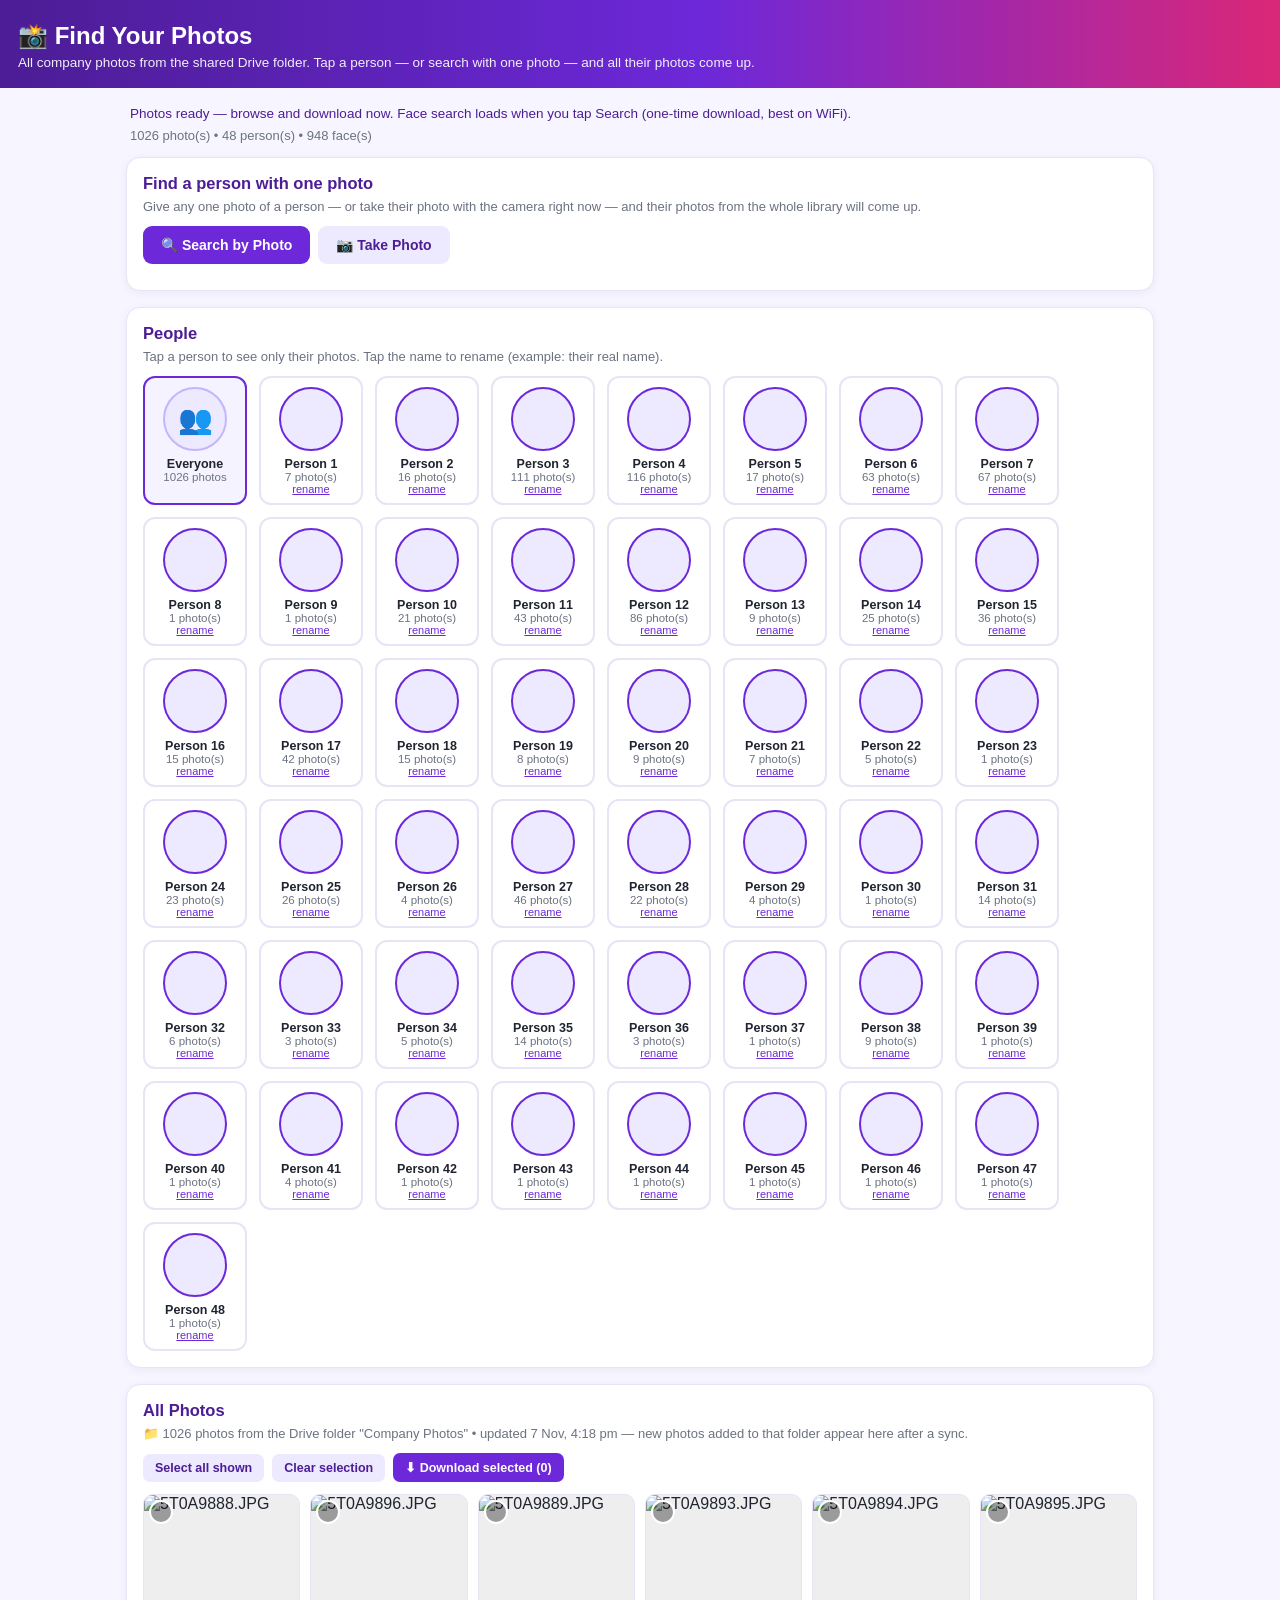
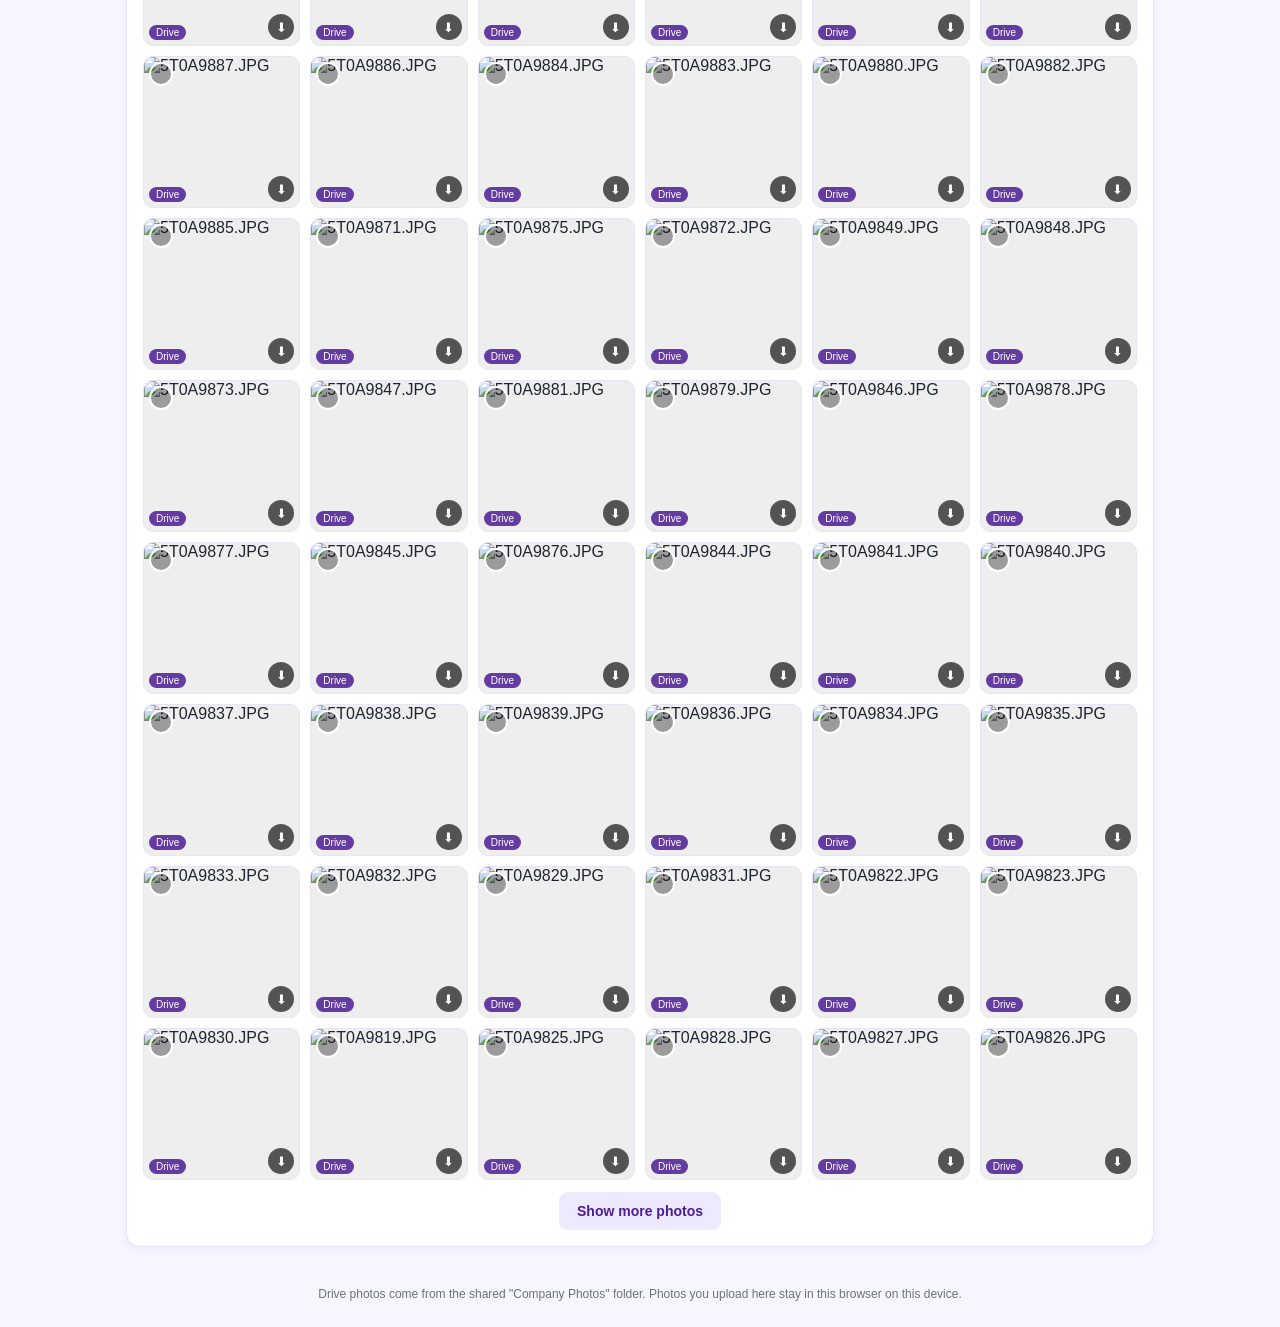
==== commit 97b02195: "Photo finder: find-person only, strong detector search" ====
--- a/photos/index.html
+++ b/photos/index.html
@@ -4,8 +4,8 @@
 <meta charset="UTF-8">
 <meta name="viewport" content="width=device-width, initial-scale=1.0">
 <script>if (location.pathname.endsWith('/photos')) location.replace(location.pathname + '/' + location.search + location.hash);</script>
-<title>Company Photos — Find Photos by Person | srinivas.si</title>
-<meta name="description" content="Upload company photos and find all photos of any person with face matching.">
+<title>Find Your Photos | srinivas.si</title>
+<meta name="description" content="Company photos from the shared Drive folder — find all photos of any person with face matching.">
 <style>
   :root{ --violet:#6D28D9; --violet-dark:#4C1D95; --ink:#1F2430; --grey:#6B7280; --line:#E7E4F5; --bg:#F7F5FF; --card:#fff; }
   *{ box-sizing:border-box; }
@@ -58,29 +58,17 @@
 </head>
 <body>
 <header>
-  <h1>📸 Company Photos — Find by Person</h1>
-  <p>Upload company photos once. Then tap a person — or search with one photo — and all photos of that person come up.</p>
+  <h1>📸 Find Your Photos</h1>
+  <p>All company photos from the shared Drive folder. Tap a person — or search with one photo — and all their photos come up.</p>
 </header>
 
 <div class="wrap">
 
+  <div id="status" style="font-size:13.5px;color:var(--violet-dark);margin:2px 4px 0;">Loading photo library…</div>
+  <div class="stats" id="stats" style="margin:2px 4px 14px;"></div>
+
   <div class="card">
-    <h2>1. Upload company photos</h2>
-    <p class="sub">Select many photos at once. Faces are detected and grouped by person automatically.</p>
-    <input type="file" id="photoInput" accept="image/*" multiple style="display:none">
-    <input type="file" id="camInput" accept="image/*" capture="environment" style="display:none">
-    <div class="btnrow">
-      <button class="btn" id="uploadBtn">⬆ Upload Photos</button>
-      <button class="btn ghost" id="camBtn">📷 Take Photo</button>
-      <button class="btn ghost" id="clearBtn">Clear all data</button>
-    </div>
-    <div id="status">Loading face-matching engine…</div>
-    <div id="progressWrap"><div id="progressBar"></div></div>
-    <div class="stats" id="stats"></div>
-  </div>
-
-  <div class="card">
-    <h2>2. Find a person with one photo</h2>
+    <h2>Find a person with one photo</h2>
     <p class="sub">Give any one photo of a person — or take their photo with the camera right now — and their photos from the whole library will come up.</p>
     <input type="file" id="searchInput" accept="image/*" style="display:none">
     <input type="file" id="searchCamInput" accept="image/*" capture="environment" style="display:none">
@@ -92,10 +80,19 @@
     <div id="searchStatus" style="font-size:13.5px;margin-top:10px;color:var(--violet-dark);"></div>
   </div>
 
+  <div id="camModal" style="display:none;position:fixed;inset:0;background:rgba(10,5,25,.94);z-index:60;padding:16px;box-sizing:border-box;">
+    <video id="camVideo" autoplay playsinline muted style="width:100%;max-height:74vh;border-radius:14px;background:#000;object-fit:contain;"></video>
+    <div class="btnrow" style="justify-content:center;margin-top:14px;">
+      <button class="btn" id="camSnap">📸 Capture</button>
+      <button class="btn ghost" id="camClose">Cancel</button>
+    </div>
+    <p style="color:#fff;text-align:center;font-size:13px;margin-top:10px;">Point the camera at the person's face, then tap Capture.</p>
+  </div>
+
   <div class="card">
     <h2>People</h2>
     <p class="sub">Tap a person to see only their photos. Tap the name to rename (example: their real name).</p>
-    <div class="people" id="people"><div class="empty">No people yet — upload photos first.</div></div>
+    <div class="people" id="people"><div class="empty">No people yet — the library is still loading.</div></div>
   </div>
 
   <div class="card">
@@ -229,8 +226,8 @@
     try {
       const bmp = await createImageBitmap(file);
       const { cvs, scale } = toCanvas(bmp);
-      const dets = await faceapi.detectAllFaces(cvs, new faceapi.TinyFaceDetectorOptions({ inputSize: 416, scoreThreshold: 0.5 }))
-        .withFaceLandmarks(true).withFaceDescriptors();
+      const dets = await faceapi.detectAllFaces(cvs, new faceapi.SsdMobilenetv1Options({ minConfidence: 0.55 }))
+        .withFaceLandmarks().withFaceDescriptors();
       const photoId = 'p' + Date.now() + '_' + Math.random().toString(36).slice(2, 8);
       const photo = { id: photoId, blob: file, name: file.name, addedAt: Date.now() };
       await dbPut('photos', photo); state.photos.push(photo);
@@ -294,7 +291,7 @@
 function render(){
   $('stats').textContent = state.photos.length + ' photo(s) • ' + state.people.length + ' person(s) • ' + state.faces.length + ' face(s)';
   const pw = $('people');
-  if (!state.people.length){ pw.innerHTML = '<div class="empty">No people yet — upload photos first.</div>'; }
+  if (!state.people.length){ pw.innerHTML = '<div class="empty">No people yet — the library is still loading.</div>'; }
   else {
     pw.innerHTML = '';
     const all = document.createElement('div');
@@ -425,7 +422,7 @@
 }
 function runSearch(descriptor){
   const ss = $('searchStatus');
-  if (!state.people.length){ ss.textContent = 'Library is empty — upload company photos first (step 1).'; return; }
+  if (!state.people.length){ ss.textContent = 'Library is still loading — wait a few seconds and try again.'; return; }
   let best = null, bestD = Infinity, secondD = Infinity;
   for (const p of state.people){
     const d = personScore(descriptor, p);
@@ -459,8 +456,8 @@
   try {
     const bmp = await createImageBitmap(file);
     const { cvs, scale } = toCanvas(bmp);
-    const dets = await faceapi.detectAllFaces(cvs, new faceapi.TinyFaceDetectorOptions({ inputSize: 416, scoreThreshold: 0.5 }))
-      .withFaceLandmarks(true).withFaceDescriptors();
+    const dets = await faceapi.detectAllFaces(cvs, new faceapi.SsdMobilenetv1Options({ minConfidence: 0.55 }))
+      .withFaceLandmarks().withFaceDescriptors();
     if (!dets.length){ ss.textContent = 'No clear face found in that photo — try a clearer, front-facing photo.'; return; }
     const faces = dets.map(det => {
       const box = { x: det.detection.box.x / scale, y: det.detection.box.y / scale, width: det.detection.box.width / scale, height: det.detection.box.height / scale };
@@ -491,22 +488,33 @@
 }
 
 /* ---------- Wire up ---------- */
-$('uploadBtn').onclick = () => $('photoInput').click();
-$('photoInput').onchange = e => { processFiles(e.target.files); e.target.value = ''; };
-$('camBtn').onclick = () => $('camInput').click();
-$('camInput').onchange = e => { if (e.target.files.length) processFiles(e.target.files); e.target.value = ''; };
 $('searchBtn').onclick = () => $('searchInput').click();
 $('searchInput').onchange = e => { if (e.target.files[0]) searchByPhoto(e.target.files[0]); e.target.value = ''; };
-$('searchCamBtn').onclick = () => $('searchCamInput').click();
+let camStream = null;
+async function openCamera(){
+  if (!navigator.mediaDevices || !navigator.mediaDevices.getUserMedia){ $('searchCamInput').click(); return; }
+  try {
+    camStream = await navigator.mediaDevices.getUserMedia({ video: { facingMode: 'environment' }, audio: false });
+    $('camVideo').srcObject = camStream;
+    $('camModal').style.display = 'block';
+  } catch(e){ $('searchCamInput').click(); }
+}
+function closeCamera(){
+  if (camStream){ camStream.getTracks().forEach(t => t.stop()); camStream = null; }
+  $('camModal').style.display = 'none';
+}
+$('searchCamBtn').onclick = openCamera;
+$('camClose').onclick = closeCamera;
+$('camSnap').onclick = () => {
+  const v = $('camVideo');
+  if (!v.videoWidth){ closeCamera(); return; }
+  const cvs = document.createElement('canvas');
+  cvs.width = v.videoWidth; cvs.height = v.videoHeight;
+  cvs.getContext('2d').drawImage(v, 0, 0);
+  closeCamera();
+  cvs.toBlob(b => { if (b) searchByPhoto(new File([b], 'camera.jpg', { type: 'image/jpeg' })); }, 'image/jpeg', 0.92);
+};
 $('searchCamInput').onchange = e => { if (e.target.files[0]) searchByPhoto(e.target.files[0]); e.target.value = ''; };
-$('clearBtn').onclick = async () => {
-  if (!confirm('Remove all photos you uploaded on THIS device? (Drive folder photos stay — they come from the shared folder.)')) return;
-  await dbClearAll();
-  state = { photos: [], faces: [], people: [] }; activePersonId = null; lastMatch = null; selected.clear();
-  await mergeManifest();
-  status('Device library cleared. Drive photos are still shown.');
-  render();
-};
 $('moreBtn').onclick = () => { renderLimit += 48; render(); };
 $('selAllBtn').onclick = () => {
   const ids = activePersonId ? personPhotoIds(activePersonId) : null;
@@ -694,15 +702,15 @@
         if (faceapi.tf && faceapi.tf.setBackend && !hasWebgl) await faceapi.tf.setBackend('cpu');
         if (faceapi.tf && faceapi.tf.ready) await faceapi.tf.ready();
       } catch(e){ console.warn('Backend setup', e); }
-      await faceapi.nets.tinyFaceDetector.loadFromUri(MODEL_URL);
-      await faceapi.nets.faceLandmark68TinyNet.loadFromUri(MODEL_URL);
+      await faceapi.nets.ssdMobilenetv1.loadFromUri(MODEL_URL);
+      await faceapi.nets.faceLandmark68Net.loadFromUri(MODEL_URL);
       await faceapi.nets.faceRecognitionNet.loadFromUri(MODEL_URL);
       modelsReady = true;
       status('Ready — photos, people and face search are all set.');
       return true;
     } catch(e){
       enginePromise = null;
-      status('Face engine could not load (slow connection?). Photos and downloads still work — tap Upload or Search to try loading it again.');
+      status('Face engine could not load (slow connection?). Photos and downloads still work — tap Search to try loading it again.');
       return false;
     }
   })();
@@ -720,7 +728,7 @@
   status('Loading photo library…');
   await mergeManifest();
   render();
-  status(state.photos.length ? 'Photos ready — browse and download now. Face search loads when you tap Upload or Search (one-time download, best on WiFi).' : 'Upload photos to start.');
+  status(state.photos.length ? 'Photos ready — browse and download now. Face search loads when you tap Search (one-time download, best on WiFi).' : 'Upload photos to start.');
 })();
 </script>
 </body>
